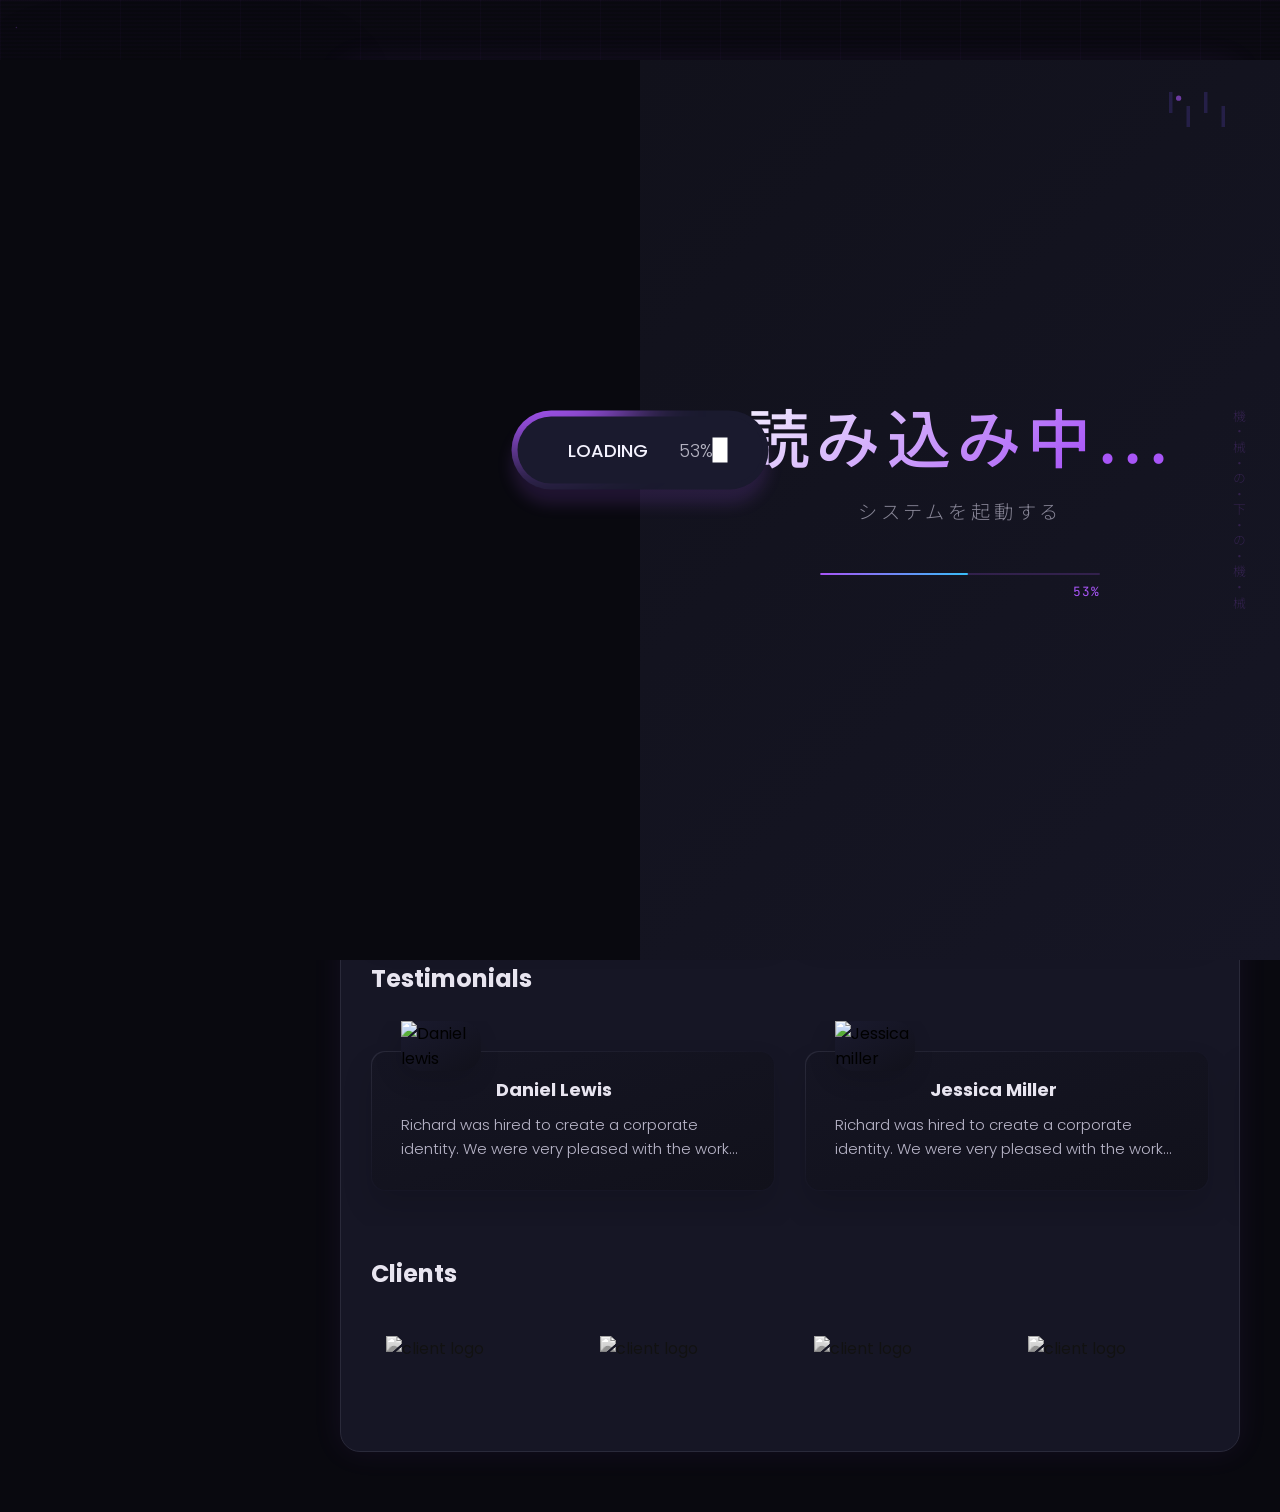
==== index.html @ 635195bb "new" ====
<!DOCTYPE html>
<html lang="en">

<head>
  <meta charset="UTF-8">
  <meta http-equiv="X-UA-Compatible" content="IE=edge">
  <meta name="viewport" content="width=device-width, initial-scale=1.0">
  <title>vCard - Personal Portfolio</title>

  <!--
    - favicon
  -->
  <link rel="shortcut icon" href="./assets/images/logo.ico" type="image/x-icon">

  <!--
    - custom css link
  -->
  <link rel="stylesheet" href="./assets/css/style.css">

  <!--
    - google font link
  -->
  <link rel="preconnect" href="https://fonts.googleapis.com">
  <link rel="preconnect" href="https://fonts.gstatic.com" crossorigin>
  <link href="https://fonts.googleapis.com/css2?family=Poppins:wght@300;400;500;600&family=Noto+Sans+JP:wght@300;400;500;700&family=JetBrains+Mono:wght@400;500&family=Inter:wght@300;400;500;600;700&family=Geist:wght@300;400;500;600;700&display=swap" rel="stylesheet">
</head>

<body>

  <!--
    - #LOADING SCREEN
  -->

  <div id="loading-screen">
    <div class="loading-split">
      <div class="loading-left"></div>
      <div class="loading-right">
        <div class="loaderGame" id="loaderGame">
          <div class="loaderGame-container">
            <div class="loaderGame-in" id="loaderGameIn"></div>
            <div class="loaderGame-ball"></div>
          </div>
        </div>
        <div class="jp-loading-content">
          <div class="jp-text-container">
            <div class="jp-main">読み込み中...</div>
            <div class="jp-sub">システムを起動する</div>
          </div>
          <div class="jp-loader">
            <div class="jp-loader-bar"></div>
            <div class="jp-loader-percent" id="jpLoadPercent">0%</div>
          </div>
        </div>
        <div class="jp-vertical-text">機・械・の・下・の・機・械</div>
      </div>
    </div>
    <div class="loading-wrap" id="loadingWrap">
      <div class="loading-hover"></div>
      <div class="loading-button" id="loadingButton">
        <div class="loading-container">
          <div class="loading-content">
            <div class="loading-content-in">Loading <span id="loadPercent">0%</span></div>
          </div>
          <div class="loading-box"></div>
        </div>
        <div class="loading-content2"><span>ようこそ</span></div>
      </div>
    </div>
  </div>

  <!--
    - #MAIN
  -->

  <main>

    <!--
      - #SIDEBAR
    -->

    <aside class="sidebar" data-sidebar>

      <div class="sidebar-info">

        <figure class="avatar-box">
          <img src="./assets/images/my-avatar.png" alt="Tom Schidmst Müller" width="80">
        </figure>

        <div class="info-content">
          <h1 class="name" title="Tom Schidmst Müller">Tom Schidmst Müller</h1>

          <p class="title">独学系エンジニア / Self-taught Engineer</p>
        </div>

        <button class="info_more-btn" data-sidebar-btn>
          <span>Show Contacts</span>

          <ion-icon name="chevron-down"></ion-icon>
        </button>

      </div>

      <div class="sidebar-info_more">

        <div class="separator"></div>

        <ul class="contacts-list">

          <li class="contact-item">

            <div class="icon-box">
              <ion-icon name="mail-outline"></ion-icon>
            </div>

            <div class="contact-info">
              <p class="contact-title">Email</p>

              <a href="mailto:tomkancast@gmail.com" class="contact-link">tomkancast@gmail.com</a>
            </div>

          </li>

          <li class="contact-item">

            <div class="icon-box">
              <ion-icon name="phone-portrait-outline"></ion-icon>
            </div>

            <div class="contact-info">
              <p class="contact-title">Phone</p>

              <a href="tel:+12133522795" class="contact-link">+1 (213) 352-2795</a>
            </div>

          </li>

          <li class="contact-item">

            <div class="icon-box">
              <ion-icon name="calendar-outline"></ion-icon>
            </div>

            <div class="contact-info">
              <p class="contact-title">Birthday</p>

              <time datetime="1982-06-23">June 23, 1982</time>
            </div>

          </li>

          <li class="contact-item">

            <div class="icon-box">
              <ion-icon name="location-outline"></ion-icon>
            </div>

            <div class="contact-info">
              <p class="contact-title">Location</p>

              <address>Sacramento, California, USA</address>
            </div>

          </li>

        </ul>

        <div class="separator"></div>

        <ul class="social-list">

          <li class="social-item">
            <a href="https://github.com/larvenejafemcoder" class="social-link" target="_blank">
              <ion-icon name="logo-github"></ion-icon>
            </a>
          </li>

        </ul>

      </div>

    </aside>





    <!--
      - #main-content
    -->

    <div class="main-content">

      <!--
        - #NAVBAR
      -->

      <nav class="navbar">

        <ul class="navbar-list">

          <li class="navbar-item">
            <button class="navbar-link  active" data-nav-link>About</button>
          </li>

          <li class="navbar-item">
            <button class="navbar-link" data-nav-link>Resume</button>
          </li>

          <li class="navbar-item">
            <button class="navbar-link" data-nav-link>Portfolio</button>
          </li>

          <li class="navbar-item">
            <button class="navbar-link" data-nav-link>Blog</button>
          </li>

          <li class="navbar-item">
            <button class="navbar-link" data-nav-link>Contact</button>
          </li>

        </ul>

      </nav>





      <!--
        - #ABOUT
      -->

      <article class="about  active" data-page="about">

        <header>
          <h2 class="h2 article-title">About me</h2>
        </header>

        <section class="about-text">
          <p>
            君はまだ「正式な職業」が決まっているというより、"独学フルスタック系システムエンジニア候補"みたいな存在。
            学生・研究者・クリエイター・低レベルオタクが全部混ざった感じ。🐻⚙️
          </p>

          <p>
            多言語を自在に操る独学系エンジニア。英語、ベトナム語、中国語を混ぜながら、自分だけのスタイルを作り上げている。
            Arch Linux や C++、低レベル技術に強い興味を持ち、システムの内部を探検するのが好き。
            静かなカフェよりも、少し壊れかけた ThinkPad と深夜のコードの方が落ち着くタイプ。
          </p>

          <p>
            美学にもこだわりがあり、日本風ミニマルデザインやアニメ的な空気感を愛している。
            時々クマの絵文字を使いながら、混沌と哲学を同時に語る不思議な存在。🐻
            「Kangism」という独自思想を持ち、不確実性の中でも行動し続けることを大切にしている。
            感情的で繊細なのに、技術への執念はかなりハードコア。
          </p>

          <p>
            普通の道より、自分だけの奇妙で創造的なルートを選ぶタイプ。
            まるで、深夜2時のネオン街でコンパイルを続ける亡霊エンジニアみたいな人。
          </p>

          <p>
            「美学と低レベル技術を同時に追いかける、亡霊系セルフメイドエンジニア」🐻💻
          </p>
        </section>


        <!--
          - service
        -->

        <section class="service">

          <h3 class="h3 service-title">What i'm doing</h3>

          <ul class="service-list">

            <li class="service-item">

              <div class="service-icon-box">
                <img src="./assets/images/icon-design.svg" alt="code icon" width="40">
              </div>

              <div class="service-content-box">
                <h4 class="h4 service-item-title">Languages</h4>

                <p class="service-item-text">
                  C, C++, Python, TypeScript, JavaScript, C#, Java — 多言語を状況に応じて使い分ける。
                </p>
              </div>

            </li>

            <li class="service-item">

              <div class="service-icon-box">
                <img src="./assets/images/icon-dev.svg" alt="frontend icon" width="40">
              </div>

              <div class="service-content-box">
                <h4 class="h4 service-item-title">Frontend</h4>

                <p class="service-item-text">
                  Astro, React, Vite, Bootstrap, Next.js — 日本風ミニマルデザインを追求。
                </p>
              </div>

            </li>

            <li class="service-item">

              <div class="service-icon-box">
                <img src="./assets/images/icon-app.svg" alt="backend icon" width="40">
              </div>

              <div class="service-content-box">
                <h4 class="h4 service-item-title">Backend & Data</h4>

                <p class="service-item-text">
                  MongoDB, Git/GitHub, API設計、大量画像データ管理 — 実践的なデータ設計。
                </p>
              </div>

            </li>

            <li class="service-item">

              <div class="service-icon-box">
                <img src="./assets/images/icon-photo.svg" alt="systems icon" width="40">
              </div>

              <div class="service-content-box">
                <h4 class="h4 service-item-title">OS & Systems</h4>

                <p class="service-item-text">
                  Arch Linux, Zsh, LazyVim, MSYS2, GCC, VM構築 — 低レベルから環境構築。
                </p>
              </div>

            </li>

          </ul>

        </section>


        <!--
          - testimonials
        -->

        <section class="testimonials">

          <h3 class="h3 testimonials-title">Testimonials</h3>

          <ul class="testimonials-list has-scrollbar">

            <li class="testimonials-item">
              <div class="content-card" data-testimonials-item>

                <figure class="testimonials-avatar-box">
                  <img src="./assets/images/avatar-1.png" alt="Daniel lewis" width="60" data-testimonials-avatar>
                </figure>

                <h4 class="h4 testimonials-item-title" data-testimonials-title>Daniel lewis</h4>

                <div class="testimonials-text" data-testimonials-text>
                  <p>
                    Richard was hired to create a corporate identity. We were very pleased with the work done. She has a
                    lot of experience
                    and is very concerned about the needs of client. Lorem ipsum dolor sit amet, ullamcous cididt
                    consectetur adipiscing
                    elit, seds do et eiusmod tempor incididunt ut laborels dolore magnarels alia.
                  </p>
                </div>

              </div>
            </li>

            <li class="testimonials-item">
              <div class="content-card" data-testimonials-item>

                <figure class="testimonials-avatar-box">
                  <img src="./assets/images/avatar-2.png" alt="Jessica miller" width="60" data-testimonials-avatar>
                </figure>

                <h4 class="h4 testimonials-item-title" data-testimonials-title>Jessica miller</h4>

                <div class="testimonials-text" data-testimonials-text>
                  <p>
                    Richard was hired to create a corporate identity. We were very pleased with the work done. She has a
                    lot of experience
                    and is very concerned about the needs of client. Lorem ipsum dolor sit amet, ullamcous cididt
                    consectetur adipiscing
                    elit, seds do et eiusmod tempor incididunt ut laborels dolore magnarels alia.
                  </p>
                </div>

              </div>
            </li>

            <li class="testimonials-item">
              <div class="content-card" data-testimonials-item>

                <figure class="testimonials-avatar-box">
                  <img src="./assets/images/avatar-3.png" alt="Emily evans" width="60" data-testimonials-avatar>
                </figure>

                <h4 class="h4 testimonials-item-title" data-testimonials-title>Emily evans</h4>

                <div class="testimonials-text" data-testimonials-text>
                  <p>
                    Richard was hired to create a corporate identity. We were very pleased with the work done. She has a
                    lot of experience
                    and is very concerned about the needs of client. Lorem ipsum dolor sit amet, ullamcous cididt
                    consectetur adipiscing
                    elit, seds do et eiusmod tempor incididunt ut laborels dolore magnarels alia.
                  </p>
                </div>

              </div>
            </li>

            <li class="testimonials-item">
              <div class="content-card" data-testimonials-item>

                <figure class="testimonials-avatar-box">
                  <img src="./assets/images/avatar-4.png" alt="Henry william" width="60" data-testimonials-avatar>
                </figure>

                <h4 class="h4 testimonials-item-title" data-testimonials-title>Henry william</h4>

                <div class="testimonials-text" data-testimonials-text>
                  <p>
                    Richard was hired to create a corporate identity. We were very pleased with the work done. She has a
                    lot of experience
                    and is very concerned about the needs of client. Lorem ipsum dolor sit amet, ullamcous cididt
                    consectetur adipiscing
                    elit, seds do et eiusmod tempor incididunt ut laborels dolore magnarels alia.
                  </p>
                </div>

              </div>
            </li>

          </ul>

        </section>


        <!--
          - testimonials modal
        -->

        <div class="modal-container" data-modal-container>

          <div class="overlay" data-overlay></div>

          <section class="testimonials-modal">

            <button class="modal-close-btn" data-modal-close-btn>
              <ion-icon name="close-outline"></ion-icon>
            </button>

            <div class="modal-img-wrapper">
              <figure class="modal-avatar-box">
                <img src="./assets/images/avatar-1.png" alt="Daniel lewis" width="80" data-modal-img>
              </figure>

              <img src="./assets/images/icon-quote.svg" alt="quote icon">
            </div>

            <div class="modal-content">

              <h4 class="h3 modal-title" data-modal-title>Daniel lewis</h4>

              <time datetime="2021-06-14">14 June, 2021</time>

              <div data-modal-text>
                <p>
                  Richard was hired to create a corporate identity. We were very pleased with the work done. She has a
                  lot of experience
                  and is very concerned about the needs of client. Lorem ipsum dolor sit amet, ullamcous cididt
                  consectetur adipiscing
                  elit, seds do et eiusmod tempor incididunt ut laborels dolore magnarels alia.
                </p>
              </div>

            </div>

          </section>

        </div>


        <!--
          - clients
        -->

        <section class="clients">

          <h3 class="h3 clients-title">Clients</h3>

          <ul class="clients-list has-scrollbar">

            <li class="clients-item">
              <a href="#">
                <img src="./assets/images/logo-1-color.png" alt="client logo">
              </a>
            </li>

            <li class="clients-item">
              <a href="#">
                <img src="./assets/images/logo-2-color.png" alt="client logo">
              </a>
            </li>

            <li class="clients-item">
              <a href="#">
                <img src="./assets/images/logo-3-color.png" alt="client logo">
              </a>
            </li>

            <li class="clients-item">
              <a href="#">
                <img src="./assets/images/logo-4-color.png" alt="client logo">
              </a>
            </li>

            <li class="clients-item">
              <a href="#">
                <img src="./assets/images/logo-5-color.png" alt="client logo">
              </a>
            </li>

            <li class="clients-item">
              <a href="#">
                <img src="./assets/images/logo-6-color.png" alt="client logo">
              </a>
            </li>

          </ul>

        </section>

      </article>





      <!--
        - #RESUME
      -->

      <article class="resume" data-page="resume">

        <header>
          <h2 class="h2 article-title">Resume</h2>
        </header>

        <section class="timeline">

          <div class="title-wrapper">
            <div class="icon-box">
              <ion-icon name="book-outline"></ion-icon>
            </div>

            <h3 class="h3">Learning Journey</h3>
          </div>

          <ol class="timeline-list">

            <li class="timeline-item">

              <h4 class="h4 timeline-item-title">独学 / Self-Study — Low-Level Systems</h4>

              <span>Now</span>

              <p class="timeline-text">
                C, C++, リバースエンジニアリング、組み込み(ESP32)、
                サイバーセキュリティ — システムの内部を探検し続ける。
              </p>

            </li>

            <li class="timeline-item">

              <h4 class="h4 timeline-item-title">Full-Stack Development</h4>

              <span>Ongoing</span>

              <p class="timeline-text">
                Astro, React, Next.js, MongoDB, API設計 —
                フロントエンドからバックエンドまで幅広くカバー。
              </p>

            </li>

            <li class="timeline-item">

              <h4 class="h4 timeline-item-title">Arch Linux / Dotfiles Crafting</h4>

              <span>Always</span>

              <p class="timeline-text">
                Zsh, LazyVim, Window Manager, MSYS2+MinGW, GCC —
                自分専用の開発環境をゼロから構築し続ける。
              </p>

            </li>

          </ol>

        </section>

        <section class="timeline">

          <div class="title-wrapper">
            <div class="icon-box">
              <ion-icon name="book-outline"></ion-icon>
            </div>

            <h3 class="h3">Experience</h3>
          </div>

          <ol class="timeline-list">

            <li class="timeline-item">

              <h4 class="h4 timeline-item-title">Kangism — 独自哲学プロジェクト</h4>

              <span>Incubating</span>

              <p class="timeline-text">
                "不確実性の中で多重思考しながら実行する"という独自思想。
                混沌と哲学を同時に語る、奇妙で創造的なルート。
              </p>

            </li>

            <li class="timeline-item">

              <h4 class="h4 timeline-item-title">Arch Dotfiles Project</h4>

              <span>Maintaining</span>

              <p class="timeline-text">
                Zsh, LazyVim, keybind, font protocol などを統合した
                自分専用 Linux 環境。どの端末でも再現可能な universal setup。
              </p>

            </li>

            <li class="timeline-item">

              <h4 class="h4 timeline-item-title">Nike風シューズデータサイト</h4>

              <span>In progress</span>

              <p class="timeline-text">
                数千枚の画像を扱う大規模Webプロジェクト。
                MongoDB, API, UI設計を研究中。
              </p>

            </li>

          </ol>

        </section>

        <section class="skill">

          <h3 class="h3 skills-title">My skills</h3>

          <ul class="skills-list content-card">

            <li class="skills-item">

              <div class="title-wrapper">
                <h5 class="h5">C / C++</h5>
                <data value="85">85%</data>
              </div>

              <div class="skill-progress-bg">
                <div class="skill-progress-fill" style="width: 85%;"></div>
              </div>

            </li>

            <li class="skills-item">

              <div class="title-wrapper">
                <h5 class="h5">TypeScript / JavaScript</h5>
                <data value="80">80%</data>
              </div>

              <div class="skill-progress-bg">
                <div class="skill-progress-fill" style="width: 80%;"></div>
              </div>

            </li>

            <li class="skills-item">

              <div class="title-wrapper">
                <h5 class="h5">Python</h5>
                <data value="75">75%</data>
              </div>

              <div class="skill-progress-bg">
                <div class="skill-progress-fill" style="width: 75%;"></div>
              </div>

            </li>

            <li class="skills-item">

              <div class="title-wrapper">
                <h5 class="h5">Arch Linux / Systems</h5>
                <data value="90">90%</data>
              </div>

              <div class="skill-progress-bg">
                <div class="skill-progress-fill" style="width: 90%;"></div>
              </div>

            </li>

          </ul>

        </section>

      </article>





      <!--
        - #PORTFOLIO
      -->

      <article class="portfolio" data-page="portfolio">

        <header>
          <h2 class="h2 article-title">Portfolio</h2>
        </header>

        <section class="projects">

          <ul class="filter-list">

            <li class="filter-item">
              <button class="active" data-filter-btn>All</button>
            </li>

            <li class="filter-item">
              <button data-filter-btn>Web design</button>
            </li>

            <li class="filter-item">
              <button data-filter-btn>Applications</button>
            </li>

            <li class="filter-item">
              <button data-filter-btn>Web development</button>
            </li>

          </ul>

          <div class="filter-select-box">

            <button class="filter-select" data-select>

              <div class="select-value" data-selecct-value>Select category</div>

              <div class="select-icon">
                <ion-icon name="chevron-down"></ion-icon>
              </div>

            </button>

            <ul class="select-list">

              <li class="select-item">
                <button data-select-item>All</button>
              </li>

              <li class="select-item">
                <button data-select-item>Web design</button>
              </li>

              <li class="select-item">
                <button data-select-item>Applications</button>
              </li>

              <li class="select-item">
                <button data-select-item>Web development</button>
              </li>

            </ul>

          </div>

          <ul class="project-list">

            <li class="project-item  active" data-filter-item data-category="web development">
              <a href="#">

                <figure class="project-img">
                  <div class="project-item-icon-box">
                    <ion-icon name="eye-outline"></ion-icon>
                  </div>

                  <img src="./assets/images/showcase-1.png" alt="kangism" loading="lazy">
                </figure>

                <h3 class="project-title">Kangism</h3>

                <p class="project-category">Web development</p>

              </a>
            </li>

            <li class="project-item  active" data-filter-item data-category="web development">
              <a href="#">

                <figure class="project-img">
                  <div class="project-item-icon-box">
                    <ion-icon name="eye-outline"></ion-icon>
                  </div>

                  <img src="./assets/images/showcase-2.png" alt="arch dotfiles" loading="lazy">
                </figure>

                <h3 class="project-title">Arch Dotfiles</h3>

                <p class="project-category">Web development</p>

              </a>
            </li>

            <li class="project-item  active" data-filter-item data-category="web design">
              <a href="#">

                <figure class="project-img">
                  <div class="project-item-icon-box">
                    <ion-icon name="eye-outline"></ion-icon>
                  </div>

                  <img src="./assets/images/showcase-3.png" alt="portfolio website" loading="lazy">
                </figure>

                <h3 class="project-title">Portfolio Website</h3>

                <p class="project-category">Web design</p>

              </a>
            </li>

            <li class="project-item  active" data-filter-item data-category="applications">
              <a href="#">

                <figure class="project-img">
                  <div class="project-item-icon-box">
                    <ion-icon name="eye-outline"></ion-icon>
                  </div>

                  <img src="./assets/images/showcase-1.png" alt="nike shoe data" loading="lazy">
                </figure>

                <h3 class="project-title">Nike Shoe Data</h3>

                <p class="project-category">Applications</p>

              </a>
            </li>

            <li class="project-item  active" data-filter-item data-category="web design">
              <a href="#">

                <figure class="project-img">
                  <div class="project-item-icon-box">
                    <ion-icon name="eye-outline"></ion-icon>
                  </div>

                  <img src="./assets/images/showcase-2.png" alt="c documentary" loading="lazy">
                </figure>

                <h3 class="project-title">C Documentary</h3>

                <p class="project-category">Web design</p>

              </a>
            </li>

            <li class="project-item  active" data-filter-item data-category="web design">
              <a href="#">

                <figure class="project-img">
                  <div class="project-item-icon-box">
                    <ion-icon name="eye-outline"></ion-icon>
                  </div>

                  <img src="./assets/images/showcase-3.png" alt="multilingual persona" loading="lazy">
                </figure>

                <h3 class="project-title">多言語人格</h3>

                <p class="project-category">Web design</p>

              </a>
            </li>

            <li class="project-item  active" data-filter-item data-category="web development">
              <a href="#">

                <figure class="project-img">
                  <div class="project-item-icon-box">
                    <ion-icon name="eye-outline"></ion-icon>
                  </div>

                  <img src="./assets/images/showcase-1.png" alt="linux universal config" loading="lazy">
                </figure>

                <h3 class="project-title">Linux Universal Config</h3>

                <p class="project-category">Web development</p>

              </a>
            </li>

            <li class="project-item  active" data-filter-item data-category="applications">
              <a href="#">

                <figure class="project-img">
                  <div class="project-item-icon-box">
                    <ion-icon name="eye-outline"></ion-icon>
                  </div>

                  <img src="./assets/images/showcase-2.png" alt="hackintosh research" loading="lazy">
                </figure>

                <h3 class="project-title">Hackintosh Research</h3>

                <p class="project-category">Applications</p>

              </a>
            </li>

            <li class="project-item  active" data-filter-item data-category="web development">
              <a href="#">

                <figure class="project-img">
                  <div class="project-item-icon-box">
                    <ion-icon name="eye-outline"></ion-icon>
                  </div>

                  <img src="./assets/images/showcase-3.png" alt="game cracking research" loading="lazy">
                </figure>

                <h3 class="project-title">Game Cracking Research</h3>

                <p class="project-category">Web development</p>

              </a>
            </li>

          </ul>

        </section>

      </article>





      <!--
        - #BLOG
      -->

      <article class="blog" data-page="blog">

        <header>
          <h2 class="h2 article-title">Blog</h2>
        </header>

        <section class="blog-posts">

          <ul class="blog-posts-list">

            <li class="blog-post-item">
              <a href="#">

                <figure class="blog-banner-box">
                  <img src="./assets/images/blog-1.jpg" alt="Design conferences in 2022" loading="lazy">
                </figure>

                <div class="blog-content">

                  <div class="blog-meta">
                    <p class="blog-category">Design</p>

                    <span class="dot"></span>

                    <time datetime="2022-02-23">Fab 23, 2022</time>
                  </div>

                  <h3 class="h3 blog-item-title">Design conferences in 2022</h3>

                  <p class="blog-text">
                    Veritatis et quasi architecto beatae vitae dicta sunt, explicabo.
                  </p>

                </div>

              </a>
            </li>

            <li class="blog-post-item">
              <a href="#">

                <figure class="blog-banner-box">
                  <img src="./assets/images/blog-2.jpg" alt="Best fonts every designer" loading="lazy">
                </figure>

                <div class="blog-content">

                  <div class="blog-meta">
                    <p class="blog-category">Design</p>

                    <span class="dot"></span>

                    <time datetime="2022-02-23">Fab 23, 2022</time>
                  </div>

                  <h3 class="h3 blog-item-title">Best fonts every designer</h3>

                  <p class="blog-text">
                    Sed ut perspiciatis, nam libero tempore, cum soluta nobis est eligendi.
                  </p>

                </div>

              </a>
            </li>

            <li class="blog-post-item">
              <a href="#">

                <figure class="blog-banner-box">
                  <img src="./assets/images/blog-3.jpg" alt="Design digest #80" loading="lazy">
                </figure>

                <div class="blog-content">

                  <div class="blog-meta">
                    <p class="blog-category">Design</p>

                    <span class="dot"></span>

                    <time datetime="2022-02-23">Fab 23, 2022</time>
                  </div>

                  <h3 class="h3 blog-item-title">Design digest #80</h3>

                  <p class="blog-text">
                    Excepteur sint occaecat cupidatat no proident, quis nostrum exercitationem ullam corporis suscipit.
                  </p>

                </div>

              </a>
            </li>

            <li class="blog-post-item">
              <a href="#">

                <figure class="blog-banner-box">
                  <img src="./assets/images/blog-4.jpg" alt="UI interactions of the week" loading="lazy">
                </figure>

                <div class="blog-content">

                  <div class="blog-meta">
                    <p class="blog-category">Design</p>

                    <span class="dot"></span>

                    <time datetime="2022-02-23">Fab 23, 2022</time>
                  </div>

                  <h3 class="h3 blog-item-title">UI interactions of the week</h3>

                  <p class="blog-text">
                    Enim ad minim veniam, consectetur adipiscing elit, quis nostrud exercitation ullamco laboris nisi.
                  </p>

                </div>

              </a>
            </li>

            <li class="blog-post-item">
              <a href="#">

                <figure class="blog-banner-box">
                  <img src="./assets/images/blog-5.jpg" alt="The forgotten art of spacing" loading="lazy">
                </figure>

                <div class="blog-content">

                  <div class="blog-meta">
                    <p class="blog-category">Design</p>

                    <span class="dot"></span>

                    <time datetime="2022-02-23">Fab 23, 2022</time>
                  </div>

                  <h3 class="h3 blog-item-title">The forgotten art of spacing</h3>

                  <p class="blog-text">
                    Maxime placeat, sed do eiusmod tempor incididunt ut labore et dolore magna aliqua.
                  </p>

                </div>

              </a>
            </li>

            <li class="blog-post-item">
              <a href="#">

                <figure class="blog-banner-box">
                  <img src="./assets/images/blog-6.jpg" alt="Design digest #79" loading="lazy">
                </figure>

                <div class="blog-content">

                  <div class="blog-meta">
                    <p class="blog-category">Design</p>

                    <span class="dot"></span>

                    <time datetime="2022-02-23">Fab 23, 2022</time>
                  </div>

                  <h3 class="h3 blog-item-title">Design digest #79</h3>

                  <p class="blog-text">
                    Optio cumque nihil impedit uo minus quod maxime placeat, velit esse cillum.
                  </p>

                </div>

              </a>
            </li>

          </ul>

        </section>

      </article>





      <!--
        - #CONTACT
      -->

      <article class="contact" data-page="contact">

        <header>
          <h2 class="h2 article-title">Contact</h2>
        </header>

        <section class="mapbox" data-mapbox>
          <figure>
            <iframe
              src="https://www.google.com/maps/embed?pb=!1m18!1m12!1m3!1d199666.5651251294!2d-121.58334177520186!3d38.56165006739519!2m3!1f0!2f0!3f0!3m2!1i1024!2i768!4f13.1!3m3!1m2!1s0x809ac672b28397f9%3A0x921f6aaa74197fdb!2sSacramento%2C%20CA%2C%20USA!5e0!3m2!1sen!2sbd!4v1647608789441!5m2!1sen!2sbd"
              width="400" height="300" loading="lazy"></iframe>
          </figure>
        </section>

        <section class="contact-form">

          <h3 class="h3 form-title">Contact Form</h3>

          <form action="#" class="form" data-form>

            <div class="input-wrapper">
              <input type="text" name="fullname" class="form-input" placeholder="Full name" required data-form-input>

              <input type="email" name="email" class="form-input" placeholder="Email address" required data-form-input>
            </div>

            <textarea name="message" class="form-input" placeholder="Your Message" required data-form-input></textarea>

            <button class="form-btn" type="submit" disabled data-form-btn>
              <ion-icon name="paper-plane"></ion-icon>
              <span>Send Message</span>
            </button>

          </form>

        </section>

      </article>

    </div>

  </main>






  <!--
    - custom js link
  -->
  <script src="./assets/js/script.js"></script>

  <!--
    - ionicon link
  -->
  <script type="module" src="https://unpkg.com/ionicons@5.5.2/dist/ionicons/ionicons.esm.js"></script>
  <script nomodule src="https://unpkg.com/ionicons@5.5.2/dist/ionicons/ionicons.js"></script>

</body>

</html>
---- assets/css/style.css ----
/*-----------------------------------*\
  #style.css
\*-----------------------------------*/


/**
 * copyright 2022 @codewithsadee
 */





/*-----------------------------------*\
  #CUSTOM PROPERTY
\*-----------------------------------*/

:root {

  /**
   * colors
   */

  /* gradient */

  --bg-gradient-onyx: linear-gradient(
    to bottom right,
    #1A1A2E 3%,
    #11111B 97%
  );
  --bg-gradient-jet: linear-gradient(
    to bottom right,
    rgba(22, 22, 37, 0.8) 0%,
    rgba(9, 9, 15, 0) 100%
  ), #11111B;
  --bg-gradient-yellow-1: linear-gradient(
    to bottom right,
    #A855F7 0%,
    rgba(168, 85, 247, 0) 50%
  );
  --bg-gradient-yellow-2: linear-gradient(
    135deg,
    rgba(168, 85, 247, 0.25) 0%,
    rgba(56, 189, 248, 0) 59.86%
  ), #11111B;
  --border-gradient-onyx: linear-gradient(
    to bottom right,
    #2A2A3A 0%,
    rgba(42, 42, 58, 0) 50%
  );
  --text-gradient-yellow: linear-gradient(
    to right,
    #A855F7,
    #38BDF8
  );

  /* solid */

  --jet: #2A2A3A;
  --onyx: #1A1A2E;
  --eerie-black-1: #11111B;
  --eerie-black-2: #161625;
  --smoky-black: #09090F;
  --white-1: #F5F3FF;
  --white-2: #E8E5F0;
  --orange-yellow-crayola: #A855F7;
  --vegas-gold: #7E22CE;
  --light-gray: #B8B5C8;
  --light-gray-70: rgba(184, 181, 200, 0.7);
  --bittersweet-shimmer: #C084FC;

  /* neon palette extras */
  --neon-purple: #A855F7;
  --deep-purple: #7E22CE;
  --electric-violet: #C084FC;
  --neon-blue: #38BDF8;
  --soft-cyan: #67E8F9;
  --card-surface: #161625;
  --border-muted: #2A2A3A;
  --glow-shadow: rgba(168, 85, 247, 0.35);

  /**
   * typography
   */

  /* font-family */
  --ff-poppins: 'Poppins', sans-serif;
  --ff-inter: 'Inter', sans-serif;

  /* font-size */
  --fs-1: 24px;
  --fs-2: 18px;
  --fs-3: 17px;
  --fs-4: 16px;
  --fs-5: 15px;
  --fs-6: 14px;
  --fs-7: 13px;
  --fs-8: 11px;

  /* font-weight */
  --fw-300: 300;
  --fw-400: 400;
  --fw-500: 500;
  --fw-600: 600;

  /**
   * shadow
   */
  
  --shadow-1: -4px 8px 24px rgba(0, 0, 0, 0.4);
  --shadow-2: 0 16px 30px rgba(0, 0, 0, 0.4);
  --shadow-3: 0 16px 40px rgba(0, 0, 0, 0.4);
  --shadow-4: 0 25px 50px rgba(0, 0, 0, 0.3);
  --shadow-5: 0 24px 80px rgba(0, 0, 0, 0.4);

  /**
   * transition
   */

  --transition-1: 0.25s ease;
  --transition-2: 0.5s ease-in-out;

}





/*-----------------------------------*\
  #RESET
\*-----------------------------------*/

*, *::before, *::after {
  margin: 0;
  padding: 0;
  box-sizing: border-box;
}

a { text-decoration: none; }

li { list-style: none; }

img, ion-icon, a, button, time, span { display: block; }

button {
  font: inherit;
  background: none;
  border: none;
  text-align: left;
  cursor: pointer;
}

input, textarea {
  display: block;
  width: 100%;
  background: none;
  font: inherit;
}

::selection {
  background: var(--neon-purple);
  color: var(--smoky-black);
}

:focus { outline-color: var(--neon-purple); }

html { font-family: var(--ff-poppins); }

body { background: var(--smoky-black); }





/*-----------------------------------*\
  #REUSED STYLE
\*-----------------------------------*/

.sidebar,
article {
  background: var(--eerie-black-2);
  border: 1px solid var(--jet);
  border-radius: 20px;
  padding: 15px;
  box-shadow: var(--shadow-1);
  z-index: 1;
}

.separator {
  width: 100%;
  height: 1px;
  background: var(--jet);
  margin: 16px 0;
}

.icon-box {
  position: relative;
  background: var(--border-gradient-onyx);
  width: 30px;
  height: 30px;
  border-radius: 8px;
  display: flex;
  justify-content: center;
  align-items: center;
  font-size: 16px;
  color: var(--orange-yellow-crayola);
  box-shadow: var(--shadow-1);
  z-index: 1;
}

.icon-box::before {
  content: "";
  position: absolute;
  inset: 1px;
  background: var(--eerie-black-1);
  border-radius: inherit;
  z-index: -1;
}

.icon-box ion-icon { --ionicon-stroke-width: 35px; }

article { display: none; }

article.active {
  display: block;
  animation: fade 0.5s ease backwards;
}

@keyframes fade {
  0% { opacity: 0; }
  100% { opacity: 1; }
}

.h2,
.h3,
.h4,
.h5 {
  color: var(--white-2);
  text-transform: capitalize;
}

.h2 { font-size: var(--fs-1); }

.h3 { font-size: var(--fs-2); }

.h4 { font-size: var(--fs-4); }

.h5 {
  font-size: var(--fs-7);
  font-weight: var(--fw-500);
}

.article-title {
  position: relative;
  padding-bottom: 7px;
}

.article-title::after {
  content: "";
  position: absolute;
  bottom: 0;
  left: 0;
  width: 30px;
  height: 3px;
  background: var(--text-gradient-yellow);
  border-radius: 3px;
}

.has-scrollbar::-webkit-scrollbar {
  width: 5px; /* for vertical scrollbar */
  height: 5px; /* for horizontal scrollbar */
}

.has-scrollbar::-webkit-scrollbar-track {
  background: var(--onyx);
  border-radius: 5px;
}

.has-scrollbar::-webkit-scrollbar-thumb {
  background: var(--orange-yellow-crayola);
  border-radius: 5px;
}

.has-scrollbar::-webkit-scrollbar-button { width: 20px; }

.content-card {
  position: relative;
  background: var(--border-gradient-onyx);
  padding: 15px;
  padding-top: 45px;
  border-radius: 14px;
  box-shadow: var(--shadow-2);
  cursor: pointer;
  z-index: 1;
}

.content-card::before {
  content: "";
  position: absolute;
  inset: 1px;
  background: var(--bg-gradient-jet);
  border-radius: inherit;
  z-index: -1;
}





/*-----------------------------------*\
  #MAIN
\*-----------------------------------*/

main {
  margin: 15px 12px;
  margin-bottom: 75px;
  min-width: 259px;
}





/*-----------------------------------*\
  #SIDEBAR
\*-----------------------------------*/

.sidebar {
  margin-bottom: 15px;
  max-height: 112px;
  overflow: hidden;
  transition: var(--transition-2);
}

.sidebar.active { max-height: 405px; }

.sidebar-info {
  position: relative;
  display: flex;
  justify-content: flex-start;
  align-items: center;
  gap: 15px;
}

.avatar-box {
  background: var(--bg-gradient-onyx);
  border-radius: 20px;
}

.info-content .name {
  color: var(--white-2);
  font-size: var(--fs-3);
  font-weight: var(--fw-500);
  letter-spacing: -0.25px;
  margin-bottom: 10px;
}

.info-content .title {
  color: var(--white-1);
  background: var(--onyx);
  font-size: var(--fs-8);
  font-weight: var(--fw-300);
  width: max-content;
  padding: 3px 12px;
  border-radius: 8px;
}

.info_more-btn {
  position: absolute;
  top: -15px;
  right: -15px;
  border-radius: 0 15px;
  font-size: 13px;
  color: var(--orange-yellow-crayola);
  background: var(--border-gradient-onyx);
  padding: 10px;
  box-shadow: var(--shadow-2);
  transition: var(--transition-1);
  z-index: 1;
}

.info_more-btn::before {
  content: "";
  position: absolute;
  inset: 1px;
  border-radius: inherit;
  background: var(--bg-gradient-jet);
  transition: var(--transition-1);
  z-index: -1;
}

.info_more-btn:hover,
.info_more-btn:focus { background: var(--bg-gradient-yellow-1); }

.info_more-btn:hover::before,
.info_more-btn:focus::before { background: var(--bg-gradient-yellow-2); }

.info_more-btn span { display: none; }

.sidebar-info_more {
  opacity: 0;
  visibility: hidden;
  transition: var(--transition-2);
}

.sidebar.active .sidebar-info_more {
  opacity: 1;
  visibility: visible;
}

.contacts-list {
  display: grid;
  grid-template-columns: 1fr;
  gap: 16px;
}

.contact-item {
  min-width: 100%;
  display: flex;
  align-items: center;
  gap: 16px;
}

.contact-info {
  max-width: calc(100% - 46px);
  width: calc(100% - 46px);
}

.contact-title {
  color: var(--light-gray-70);
  font-size: var(--fs-8);
  text-transform: uppercase;
  margin-bottom: 2px;
}

.contact-info :is(.contact-link, time, address) {
  color: var(--white-2);
  font-size: var(--fs-7);
}

.contact-info address { font-style: normal; }

.social-list {
  display: flex;
  justify-content: flex-start;
  align-items: center;
  gap: 15px;
  padding-bottom: 4px;
  padding-left: 7px;
}

.social-item .social-link {
  color: var(--light-gray-70);
  font-size: 18px;
}


.social-item .social-link:hover { color: var(--light-gray); }





/*-----------------------------------*\
  #NAVBAR
\*-----------------------------------*/

.navbar {
  position: fixed;
  bottom: 0;
  left: 0;
  width: 100%;
  background: rgba(22, 22, 37, 0.85);
  backdrop-filter: blur(12px);
  -webkit-backdrop-filter: blur(12px);
  border: 1px solid var(--jet);
  border-radius: 12px 12px 0 0;
  box-shadow: var(--shadow-2);
  z-index: 5;
}

.navbar-list {
  display: flex;
  flex-wrap: wrap;
  justify-content: center;
  align-items: center;
  padding: 0 10px;
}

.navbar-link {
  color: var(--light-gray);
  font-size: var(--fs-8);
  padding: 20px 7px;
  transition: color var(--transition-1);
}

.navbar-link:hover,
.navbar-link:focus { color: var(--light-gray-70); }

.navbar-link.active { color: var(--orange-yellow-crayola); }





/*-----------------------------------*\
  #ABOUT
\*-----------------------------------*/

.about .article-title { margin-bottom: 15px; }

.about-text {
  color: var(--light-gray);
  font-size: var(--fs-6);
  font-weight: var(--fw-300);
  line-height: 1.6;
}

.about-text p { margin-bottom: 15px; }



/**
 * #service 
 */

.service { margin-bottom: 35px; }

.service-title { margin-bottom: 20px; }

.service-list {
  display: grid;
  grid-template-columns: 1fr;
  gap: 20px;
}

.service-item {
  position: relative;
  background: var(--border-gradient-onyx);
  padding: 20px;
  border-radius: 14px;
  box-shadow: var(--shadow-2);
  z-index: 1;
}

.service-item::before {
  content: "";
  position: absolute;
  inset: 1px;
  background: var(--bg-gradient-jet);
  border-radius: inherit;
  z-index: -1;
}

.service-icon-box { margin-bottom: 10px; }

.service-icon-box img { margin: auto; }

.service-content-box { text-align: center; }

.service-item-title { margin-bottom: 7px; }

.service-item-text {
  color: var(--light-gray);
  font-size: var(--fs-6);
  font-weight: var(--fw-3);
  line-height: 1.6;
}


/**
 * #testimonials 
 */

.testimonials { margin-bottom: 30px; }

.testimonials-title { margin-bottom: 20px; }

.testimonials-list {
  display: flex;
  justify-content: flex-start;
  align-items: flex-start;
  gap: 15px;
  margin: 0 -15px;
  padding: 25px 15px;
  padding-bottom: 35px;
  overflow-x: auto;
  scroll-behavior: smooth;
  overscroll-behavior-inline: contain;
  scroll-snap-type: inline mandatory;
}

.testimonials-item {
  min-width: 100%;
  scroll-snap-align: center;
}

.testimonials-avatar-box {
  position: absolute;
  top: 0;
  left: 0;
  transform: translate(15px, -25px);
  background: var(--bg-gradient-onyx);
  border-radius: 14px;
  box-shadow: var(--shadow-1);
}

.testimonials-item-title { margin-bottom: 7px; }

.testimonials-text {
  color: var(--light-gray);
  font-size: var(--fs-6);
  font-weight: var(--fw-300);
  line-height: 1.6;
  display: -webkit-box;
  line-clamp: 4;
  -webkit-line-clamp: 4;
  -webkit-box-orient: vertical;
  overflow: hidden;
}


/**
 * #testimonials-modal
 */

.modal-container {
  position: fixed;
  top: 0;
  left: 0;
  width: 100%;
  height: 100%;
  display: flex;
  justify-content: center;
  align-items: center;
  overflow-y: auto;
  overscroll-behavior: contain;
  z-index: 20;
  pointer-events: none;
  visibility: hidden;
}

.modal-container::-webkit-scrollbar { display: none; }

.modal-container.active {
  pointer-events: all;
  visibility: visible;
}

.overlay {
  position: fixed;
  top: 0;
  left: 0;
  width: 100vw;
  height: 100vh;
  background: rgba(9, 9, 15, 0.9);
  z-index: 3;
  pointer-events: none;
  transition: var(--transition-1);
  opacity: 0;
  visibility: hidden;
}

.overlay.active {
  opacity: 0.8;
  visibility: visible;
  pointer-events: all;
}

.testimonials-modal {
  background: var(--eerie-black-2);
  position: relative;
  padding: 15px;
  margin: 15px 12px;
  border: 1px solid var(--jet);
  border-radius: 14px;
  box-shadow: var(--shadow-5);
  transform: scale(1.2);
  opacity: 0;
  transition: var(--transition-1);
  z-index: 2;
}

.modal-container.active .testimonials-modal {
  transform: scale(1);
  opacity: 1;
}

.modal-close-btn {
  position: absolute;
  top: 15px;
  right: 15px;
  background: var(--onyx);
  border-radius: 8px;
  width: 32px;
  height: 32px;
  display: flex;
  justify-content: center;
  align-items: center;
  color: var(--white-2);
  font-size: 18px;
  opacity: 0.7;
}

.modal-close-btn:hover,
.modal-close-btn:focus { opacity: 1; }

.modal-close-btn ion-icon { --ionicon-stroke-width: 50px; }

.modal-avatar-box {
  background: var(--bg-gradient-onyx);
  width: max-content;
  border-radius: 14px;
  margin-bottom: 15px;
  box-shadow: var(--shadow-2);
}

.modal-img-wrapper > img { display: none; }

.modal-title { margin-bottom: 4px; }

.modal-content time {
  font-size: var(--fs-6);
  color: var(--light-gray-70);
  font-weight: var(--fw-300);
  margin-bottom: 10px;
}

.modal-content p {
  color: var(--light-gray);
  font-size: var(--fs-6);
  font-weight: var(--fw-300);
  line-height: 1.6;
}


/**
 * #clients 
 */

.clients { margin-bottom: 15px; }

.clients-list {
  display: flex;
  justify-content: flex-start;
  align-items: flex-start;
  gap: 15px;
  margin: 0 -15px;
  padding: 25px;
  padding-bottom: 25px;
  overflow-x: auto;
  scroll-behavior: smooth;
  overscroll-behavior-inline: contain;
  scroll-snap-type: inline mandatory;
  scroll-padding-inline: 25px;
}

.clients-item {
  min-width: 50%;
  scroll-snap-align: start;
}

.clients-item img {
  width: 100%;
  filter: grayscale(1);
  transition: var(--transition-1);
}

.clients-item img:hover { filter: grayscale(0); }





/*-----------------------------------*\
  #RESUME
\*-----------------------------------*/

.article-title { margin-bottom: 30px; }


/**
 * education and experience 
 */

.timeline { margin-bottom: 30px; }

.timeline .title-wrapper {
  display: flex;
  align-items: center;
  gap: 15px;
  margin-bottom: 25px;
}

.timeline-list {
  font-size: var(--fs-6);
  margin-left: 45px;
}

.timeline-item { position: relative; }

.timeline-item:not(:last-child) { margin-bottom: 20px; }

.timeline-item-title {
  font-size: var(--fs-6);
  line-height: 1.3;
  margin-bottom: 7px;
}

.timeline-list span {
  color: var(--vegas-gold);
  font-weight: var(--fw-400);
  line-height: 1.6;
}

.timeline-item:not(:last-child)::before {
  content: "";
  position: absolute;
  top: -25px;
  left: -30px;
  width: 1px;
  height: calc(100% + 50px);
  background: var(--jet);
}

.timeline-item::after {
  content: "";
  position: absolute;
  top: 5px;
  left: -33px;
  height: 6px;
  width: 6px;
  background: var(--text-gradient-yellow);
  border-radius: 50%;
  box-shadow: 0 0 0 4px var(--jet);
}

.timeline-text {
  color: var(--light-gray);
  font-weight: var(--fw-300);
  line-height: 1.6;
}


/**
 * skills 
 */

.skills-title { margin-bottom: 20px; }

.skills-list { padding: 20px; }


.skills-item:not(:last-child) { margin-bottom: 15px; }

.skill .title-wrapper {
  display: flex;
  align-items: center;
  gap: 5px;
  margin-bottom: 8px;
}

.skill .title-wrapper data {
  color: var(--light-gray);
  font-size: var(--fs-7);
  font-weight: var(--fw-300);
}

.skill-progress-bg {
  background: var(--jet);
  width: 100%;
  height: 8px;
  border-radius: 10px;
}

.skill-progress-fill {
  background: var(--text-gradient-yellow);
  height: 100%;
  border-radius: inherit;
}





/*-----------------------------------*\
  #PORTFOLIO
\*-----------------------------------*/

.filter-list { display: none; }

.filter-select-box {
  position: relative;
  margin-bottom: 25px;
}

.filter-select {
  background: var(--eerie-black-2);
  color: var(--light-gray);
  display: flex;
  justify-content: space-between;
  align-items: center;
  width: 100%;
  padding: 12px 16px;
  border: 1px solid var(--jet);
  border-radius: 14px;
  font-size: var(--fs-6);
  font-weight: var(--fw-300);
}

.filter-select.active .select-icon { transform: rotate(0.5turn); }

.select-list {
  background: var(--eerie-black-2);
  position: absolute;
  top: calc(100% + 6px);
  width: 100%;
  padding: 6px;
  border: 1px solid var(--jet);
  border-radius: 14px;
  z-index: 2;
  opacity: 0;
  visibility: hidden;
  pointer-events: none;
  transition: 0.15s ease-in-out;
}

.filter-select.active + .select-list {
  opacity: 1;
  visibility: visible;
  pointer-events: all;
}

.select-item button {
  background: var(--eerie-black-2);
  color: var(--light-gray);
  font-size: var(--fs-6);
  font-weight: var(--fw-300);
  text-transform: capitalize;
  width: 100%;
  padding: 8px 10px;
  border-radius: 8px;
}

.select-item button:hover { --eerie-black-2: #1F1F33; }

.project-list {
  display: grid;
  grid-template-columns: 1fr;
  gap: 30px;
  margin-bottom: 10px;
}

.project-item { display: none; }

.project-item.active {
  display: block;
  animation: scaleUp 0.25s ease forwards;
}

@keyframes scaleUp {
  0% { transform: scale(0.5); }
  100% { transform: scale(1); }
}

.project-item > a { width: 100%; }

.project-img {
  position: relative;
  width: 100%;
  height: 200px;
  border-radius: 16px;
  overflow: hidden;
  margin-bottom: 15px;
}

.project-img::before {
  content: "";
  position: absolute;
  top: 0;
  left: 0;
  width: 100%;
  height: 100%;
  background: transparent;
  z-index: 1;
  transition: var(--transition-1);
}

.project-item > a:hover .project-img::before { background: rgba(168, 85, 247, 0.15); }

.project-item-icon-box {
  --scale: 0.8;

  background: var(--jet);
  color: var(--orange-yellow-crayola);
  position: absolute;
  top: 50%;
  left: 50%;
  transform: translate(-50%, -50%) scale(var(--scale));
  font-size: 20px;
  padding: 18px;
  border-radius: 12px;
  opacity: 0;
  z-index: 1;
  transition: var(--transition-1);
}

.project-item > a:hover .project-item-icon-box {
  --scale: 1;
  opacity: 1;
}

.project-item-icon-box ion-icon { --ionicon-stroke-width: 50px; }

.project-img img {
  width: 100%;
  height: 100%;
  object-fit: cover;
  transition: var(--transition-1);
}

.project-item > a:hover img { transform: scale(1.1); }

.project-title,
.project-category { margin-left: 10px; }

.project-title {
  color: var(--white-2);
  font-size: var(--fs-5);
  font-weight: var(--fw-400);
  text-transform: capitalize;
  line-height: 1.3;
}

.project-category {
  color: var(--light-gray-70);
  font-size: var(--fs-6);
  font-weight: var(--fw-300);
}





/*-----------------------------------*\
  #BLOG
\*-----------------------------------*/

.blog-posts { margin-bottom: 10px; }

.blog-posts-list {
  display: grid;
  grid-template-columns: 1fr;
  gap: 20px;
}

.blog-post-item > a {
  position: relative;
  background: var(--border-gradient-onyx);
  height: 100%;
  box-shadow: var(--shadow-4);
  border-radius: 16px;
  z-index: 1;
}

.blog-post-item > a::before {
  content: "";
  position: absolute;
  inset: 1px;
  border-radius: inherit;
  background: var(--eerie-black-1);
  z-index: -1;
}

.blog-banner-box {
  width: 100%;
  height: 200px;
  border-radius: 12px;
  overflow: hidden;
}

.blog-banner-box img {
  width: 100%;
  height: 100%;
  object-fit: cover;
  transition: var(--transition-1);
}

.blog-post-item > a:hover .blog-banner-box img { transform: scale(1.1); }

.blog-content { padding: 15px; }

.blog-meta {
  display: flex;
  justify-content: flex-start;
  align-items: center;
  gap: 7px;
  margin-bottom: 10px;
}

.blog-meta :is(.blog-category, time) {
  color: var(--light-gray-70);
  font-size: var(--fs-6);
  font-weight: var(--fw-300);
}

.blog-meta .dot {
  background: var(--light-gray-70);
  width: 4px;
  height: 4px;
  border-radius: 4px;
}

.blog-item-title {
  margin-bottom: 10px;
  line-height: 1.3;
  transition: var(--transition-1);
}

.blog-post-item > a:hover .blog-item-title { color: var(--orange-yellow-crayola); }

.blog-text {
  color: var(--light-gray);
  font-size: var(--fs-6);
  font-weight: var(--fw-300);
  line-height: 1.6;
}





/*-----------------------------------*\
  #CONTACT
\*-----------------------------------*/

.mapbox {
  position: relative;
  height: 250px;
  width: 100%;
  border-radius: 16px;
  margin-bottom: 30px;
  border: 1px solid var(--jet);
  overflow: hidden;
}

.mapbox figure { height: 100%; }

.mapbox iframe {
  width: 100%;
  height: 100%;
  border: none;
  filter: grayscale(1) invert(1);
}

.contact-form { margin-bottom: 10px; }

.form-title { margin-bottom: 20px; }

.input-wrapper {
  display: grid;
  grid-template-columns: 1fr;
  gap: 25px;
  margin-bottom: 25px;
}

.form-input {
  color: var(--white-2);
  font-size: var(--fs-6);
  font-weight: var(--fw-400);
  padding: 13px 20px;
  border: 1px solid var(--jet);
  border-radius: 14px;
  outline: none;
}

.form-input::placeholder { font-weight: var(--fw-500); }

.form-input:focus { border-color: var(--orange-yellow-crayola); }

textarea.form-input {
  min-height: 100px;
  height: 120px;
  max-height: 200px;
  resize: vertical;
  margin-bottom: 25px;
}

textarea.form-input::-webkit-resizer { display: none; }

.form-input:focus:invalid { border-color: var(--bittersweet-shimmer); }

.form-btn {
  position: relative;
  width: 100%;
  background: var(--border-gradient-onyx);
  color: var(--orange-yellow-crayola);
  display: flex;
  justify-content: center;
  align-items: center;
  gap: 10px;
  padding: 13px 20px;
  border-radius: 14px;
  font-size: var(--fs-6);
  text-transform: capitalize;
  box-shadow: var(--shadow-3);
  z-index: 1;
  transition: var(--transition-1);
}

.form-btn::before {
  content: "";
  position: absolute;
  inset: 1px;
  background: var(--bg-gradient-jet);
  border-radius: inherit;
  z-index: -1;
  transition: var(--transition-1);
}

.form-btn ion-icon { font-size: 16px; }

.form-btn:hover { background: var(--bg-gradient-yellow-1); }

.form-btn:hover::before { background: var(--bg-gradient-yellow-2); }

.form-btn:disabled {
  opacity: 0.7;
  cursor: not-allowed;
}

.form-btn:disabled:hover { background: var(--border-gradient-onyx); }

.form-btn:disabled:hover::before { background: var(--bg-gradient-jet); }





/*-----------------------------------*\
  #RESPONSIVE
\*-----------------------------------*/

/**
 * responsive larger than 450px screen
 */

@media (min-width: 450px) {

  /**
   * client
   */

  .clients-item { min-width: calc(33.33% - 10px); }



  /**
   * #PORTFOLIO, BLOG 
   */

  .project-img,
  .blog-banner-box { height: auto; }

}





/**
 * responsive larger than 580px screen
 */

@media (min-width: 580px) {

  /**
   * CUSTOM PROPERTY
   */

  :root {

    /**
     * typography
     */

    --fs-1: 32px;
    --fs-2: 24px;
    --fs-3: 26px;
    --fs-4: 18px;
    --fs-6: 15px;
    --fs-7: 15px;
    --fs-8: 12px;

  }



  /**
   * #REUSED STYLE
   */

  .sidebar, article {
    width: 520px;
    margin-inline: auto;
    padding: 30px;
  }

  .article-title {
    font-weight: var(--fw-600);
    padding-bottom: 15px;
  }

  .article-title::after {
    width: 40px;
    height: 5px;
  }

  .icon-box {
    width: 48px;
    height: 48px;
    border-radius: 12px;
    font-size: 18px;
  }



  /**
   * #MAIN
   */

  main {
    margin-top: 60px;
    margin-bottom: 100px;
  }



  /**
   * #SIDEBAR
   */

  .sidebar {
    max-height: 180px;
    margin-bottom: 30px;
  }

  .sidebar.active { max-height: 584px; }

  .sidebar-info { gap: 25px; }

  .avatar-box { border-radius: 30px; }

  .avatar-box img { width: 120px; }

  .info-content .name { margin-bottom: 15px; }

  .info-content .title { padding: 5px 18px; }

  .info_more-btn {
    top: -30px;
    right: -30px;
    padding: 10px 15px;
  }

  .info_more-btn span {
    display: block;
    font-size: var(--fs-8);
  }

  .info_more-btn ion-icon { display: none; }

  .separator { margin: 32px 0; }

  .contacts-list { gap: 20px; }

  .contact-info {
    max-width: calc(100% - 64px);
    width: calc(100% - 64px);
  }



  /**
   * #NAVBAR
   */

  .navbar { border-radius: 20px 20px 0 0; }

  .navbar-list { gap: 20px; }

  .navbar-link { --fs-8: 14px; }



  /**
   * #ABOUT
   */

  .about .article-title { margin-bottom: 20px; }

  .about-text { margin-bottom: 40px; }

  /* service */

  .service-item {
    display: flex;
    justify-content: flex-start;
    align-items: flex-start;
    gap: 18px;
    padding: 30px;
  }

  .service-icon-box {
    margin-bottom: 0;
    margin-top: 5px;
  }

  .service-content-box { text-align: left; }

  /* testimonials */

  .testimonials-title { margin-bottom: 25px; }

  .testimonials-list {
    gap: 30px;
    margin: 0 -30px;
    padding: 30px;
    padding-bottom: 35px;
  }

  .content-card {
    padding: 30px;
    padding-top: 25px;
  }

  .testimonials-avatar-box {
    transform: translate(30px, -30px);
    border-radius: 20px;
  }

  .testimonials-avatar-box img { width: 80px; }

  .testimonials-item-title {
    margin-bottom: 10px;
    margin-left: 95px;
  }

  .testimonials-text {
    line-clamp: 2;
    -webkit-line-clamp: 2;
  }

  /* testimonials modal */

  .modal-container { padding: 20px; }

  .testimonials-modal {
    display: flex;
    justify-content: flex-start;
    align-items: stretch;
    gap: 25px;
    padding: 30px;
    border-radius: 20px;
  }

  .modal-img-wrapper {
    display: flex;
    flex-direction: column;
    align-items: center;
  }

  .modal-avatar-box {
    border-radius: 18px;
    margin-bottom: 0;
  }

  .modal-avatar-box img { width: 65px; }

  .modal-img-wrapper > img {
    display: block;
    flex-grow: 1;
    width: 35px;
  }

  /* clients */

  .clients-list {
    gap: 50px;
    margin: 0 -30px;
    padding: 45px;
    scroll-padding-inline: 45px;
  }

  .clients-item { min-width: calc(33.33% - 35px); }



  /**
   * #RESUME
   */

  .timeline-list { margin-left: 65px; }

  .timeline-item:not(:last-child)::before { left: -40px; }

  .timeline-item::after {
    height: 8px;
    width: 8px;
    left: -43px;
  }

  .skills-item:not(:last-child) { margin-bottom: 25px; }



  /**
   * #PORTFOLIO, BLOG
   */

  .project-img, .blog-banner-box { border-radius: 16px; }

  .blog-posts-list { gap: 30px; }

  .blog-content { padding: 25px; }



  /**
   * #CONTACT
   */

  .mapbox {
    height: 380px;
    border-radius: 18px;
  }

  .input-wrapper {
    gap: 30px;
    margin-bottom: 30px;
  }

  .form-input { padding: 15px 20px; }

  textarea.form-input { margin-bottom: 30px; }

  .form-btn {
    --fs-6: 16px;
    padding: 16px 20px;
  }

  .form-btn ion-icon { font-size: 18px; }

}





/**
 * responsive larger than 768px screen
 */

@media (min-width: 768px) {

  /**
   * REUSED STYLE
   */

  .sidebar, article { width: 700px; }

  .has-scrollbar::-webkit-scrollbar-button { width: 100px; }



  /**
   * SIDEBAR
   */

  .contacts-list {
    grid-template-columns: 1fr 1fr;
    gap: 30px 15px;
  }



  /**
   * NAVBAR
   */

  .navbar-link { --fs-8: 15px; }



  /**
   * ABOUT
   */

  /* testimonials modal */

  .testimonials-modal {
    gap: 35px;
    max-width: 680px;
  }

  .modal-avatar-box img { width: 80px; }



  /**
   * PORTFOLIO
   */

  .article-title { padding-bottom: 20px; }

  .filter-select-box { display: none; }

  .filter-list {
    display: flex;
    justify-content: flex-start;
    align-items: center;
    gap: 25px;
    padding-left: 5px;
    margin-bottom: 30px;
  }

  .filter-item button {
    color: var(--light-gray);
    font-size: var(--fs-5);
    transition: var(--transition-1);
  }

  .filter-item button:hover { color: var(--light-gray-70); }

  .filter-item button.active { color: var(--orange-yellow-crayola); }

  /* portfolio and blog grid */

  .project-list, .blog-posts-list { grid-template-columns: 1fr 1fr; }



  /**
   * CONTACT
   */

  .input-wrapper { grid-template-columns: 1fr 1fr; }

  .form-btn {
    width: max-content;
    margin-left: auto;
  }
  
}





/**
 * responsive larger than 1024px screen
 */

@media (min-width: 1024px) {

  /**
   * CUSTOM PROPERTY
   */

  :root {

    /**
    * shadow
    */

    --shadow-1: -4px 8px 24px hsla(0, 0%, 0%, 0.125);
    --shadow-2: 0 16px 30px hsla(0, 0%, 0%, 0.125);
    --shadow-3: 0 16px 40px hsla(0, 0%, 0%, 0.125);

  }



  /**
   * REUSED STYLE
   */

  .sidebar, article {
    width: 950px;
    box-shadow: var(--shadow-5);
  }



  /**
   * MAIN 
   */

  main { margin-bottom: 60px; }

  .main-content {
    position: relative;
    width: max-content;
    margin: auto;
  }



  /**
   * NAVBAR
   */

  .navbar {
    position: absolute;
    bottom: auto;
    top: 0;
    left: auto;
    right: 0;
    width: max-content;
    border-radius: 0 20px;
    padding: 0 20px;
    box-shadow: none;
  }

  .navbar-list {
    gap: 30px;
    padding: 0 20px;
  }

  .navbar-link { font-weight: var(--fw-500); }



  /**
   * ABOUT
   */

  /* service */

  .service-list {
    grid-template-columns: 1fr 1fr;
    gap: 20px 25px;
  }

  /* testimonials */

  .testimonials-item { min-width: calc(50% - 15px); }

  /* clients */

  .clients-item { min-width: calc(25% - 38px); }



  /**
   * PORTFOLIO
   */

  .project-list { grid-template-columns: repeat(3, 1fr); }



  /**
   * BLOG
   */

  .blog-banner-box { height: 230px; }

}





/**
 * responsive larger than 1250px screen
 */

@media (min-width: 1250px) {

  /**
   * RESET
   */

  body::-webkit-scrollbar { width: 20px; }

  body::-webkit-scrollbar-track { background: var(--smoky-black); }

body::-webkit-scrollbar-thumb {
    background: rgba(168, 85, 247, 0.3);
    border-radius: 10px;
    box-shadow: inset 1px 1px 0 rgba(168, 85, 247, 0.11),
                inset -1px -1px 0 rgba(168, 85, 247, 0.11);
  }

  body::-webkit-scrollbar-thumb:hover { background: rgba(168, 85, 247, 0.5); }

  body::-webkit-scrollbar-button { height: 60px; }



  /**
   * REUSED STYLE
   */

  .sidebar, article { width: auto; }

  article { min-height: 100%; }



  /**
   * MAIN
   */

  main {
    max-width: 1200px;
    margin-inline: auto;
    display: flex;
    justify-content: center;
    align-items: stretch;
    gap: 25px;
  }

  .main-content {
    min-width: 75%;
    width: 75%;
    margin: 0;
  }



  /**
   * SIDEBAR
   */

  .sidebar {
    position: sticky;
    top: 60px;
    max-height: max-content;
    height: 100%;
    margin-bottom: 0;
    padding-top: 60px;
    z-index: 1;
  }

  .sidebar-info { flex-direction: column; }

  .avatar-box img { width: 150px; }

  .info-content .name {
    white-space: nowrap;
    text-align: center;
  }

  .info-content .title { margin: auto; }

  .info_more-btn { display: none; }

  .sidebar-info_more {
    opacity: 1;
    visibility: visible;
  }

  .contacts-list { grid-template-columns: 1fr; }

  .contact-info :is(.contact-link) {
    white-space: nowrap;
    overflow: hidden;
    text-overflow: ellipsis;
  }

  .contact-info :is(.contact-link, time, address) {
    --fs-7: 14px;
    font-weight: var(--fw-300);
  }

  .separator:last-of-type {
    margin: 15px 0;
    opacity: 0;
  }

  .social-list { justify-content: center; }



  /**
	 * RESUME
	 */

  .timeline-text { max-width: 700px; }

}


/*-----------------------------------*\
  #LOADING SCREEN
\*-----------------------------------*/

body { overflow: hidden; }

#loading-screen {
  position: fixed;
  width: 100vw;
  height: 100vh;
  height: 100svh;
  background: #09090F;
  z-index: 999999999;
  color: #F5F3FF;
}

.loading-split {
  display: flex;
  width: 100%;
  height: 100%;
}

.loading-left {
  flex: 1;
  position: relative;
  background: transparent;
  overflow: hidden;
  pointer-events: none;
}

.loading-right {
  flex: 1;
  display: flex;
  align-items: center;
  justify-content: center;
  background: linear-gradient(135deg, #11111B 0%, #161625 100%);
  position: relative;
}

.jp-loading-content {
  text-align: center;
  position: relative;
  padding: 2rem;
}

.jp-text-container {
  margin-bottom: 3rem;
}

.jp-main {
  font-family: "Noto Sans JP", "Zen Kaku Gothic New", "BIZ UDGothic",
    "Hiragino Kaku Gothic ProN", "Meiryo", sans-serif;
  font-size: clamp(2rem, 6vw, 4rem);
  font-weight: 500;
  letter-spacing: 0.1em;
  background: linear-gradient(135deg, #F5F3FF 0%, #A855F7 80%);
  background-clip: text;
  -webkit-background-clip: text;
  color: transparent;
  margin-bottom: 1rem;
  opacity: 0;
  animation: jpFadeInUp 0.8s ease forwards;
  animation-delay: 0.2s;
}

.jp-sub {
  font-family: "Noto Sans JP", "Zen Kaku Gothic New", "BIZ UDGothic",
    "Hiragino Kaku Gothic ProN", "Meiryo", sans-serif;
  font-size: clamp(0.9rem, 2vw, 1.2rem);
  font-weight: 300;
  color: rgba(184, 181, 200, 0.7);
  letter-spacing: 0.2em;
  opacity: 0;
  animation: jpFadeInUp 0.8s ease forwards;
  animation-delay: 0.4s;
}

.jp-loader {
  width: 280px;
  max-width: 80%;
  margin: 2rem auto;
}

.jp-loader-bar {
  height: 2px;
  background: rgba(168, 85, 247, 0.2);
  border-radius: 2px;
  overflow: hidden;
  position: relative;
}

.jp-loader-bar::after {
  content: "";
  position: absolute;
  left: 0;
  top: 0;
  height: 100%;
  background: linear-gradient(90deg, #A855F7, #38BDF8);
  border-radius: 2px;
  transition: width 0.1s linear;
  width: var(--pct, 0%);
}

.jp-loader-percent {
  font-family: "JetBrains Mono", monospace;
  font-size: 0.8rem;
  text-align: right;
  margin-top: 0.5rem;
  color: #A855F7;
  letter-spacing: 1px;
}

.jp-vertical-text {
  position: absolute;
  right: 2rem;
  top: 50%;
  transform: translateY(-50%);
  writing-mode: vertical-rl;
  text-orientation: mixed;
  font-family: "Noto Sans JP", "Zen Kaku Gothic New", "BIZ UDGothic",
    "Hiragino Kaku Gothic ProN", "Meiryo", sans-serif;
  font-size: 0.8rem;
  font-weight: 300;
  letter-spacing: 0.2em;
  color: rgba(168, 85, 247, 0.2);
  white-space: nowrap;
  pointer-events: none;
}

@keyframes jpFadeInUp {
  0% { opacity: 0; transform: translateY(20px); }
  100% { opacity: 1; transform: translateY(0); }
}

@media (max-width: 768px) {
  .loading-split {
    flex-direction: column;
  }
  .loading-left {
    min-height: 40vh;
  }
  .loading-right {
    min-height: 60vh;
  }
  .jp-vertical-text {
    display: none;
  }
}

@media (prefers-reduced-motion: reduce) {
  .jp-main, .jp-sub {
    animation: none;
    opacity: 1;
  }
}

.loading-button {
  padding: 20px 50px;
  border-radius: 100px;
  background-color: #1A1A2E;
  overflow: hidden;
  font-size: 18px;
  font-weight: 500;
  position: relative;
  z-index: 9;
  color: #F5F3FF;
  cursor: pointer;
}

.loading-button::before {
  content: "";
  background-color: #A855F7;
  top: var(--mouse-y);
  left: var(--mouse-x);
  border-radius: 50%;
  width: 60px;
  height: 60px;
  opacity: 1;
  position: absolute;
  z-index: 99;
  filter: blur(60px);
  opacity: 0;
  transform: translate(-50%, -50%);
}

.loading-button:hover::before { opacity: 1; }
.loading-clicked .loading-button::before { opacity: 0; }

.loading-wrap {
  --Lsize: 145px;
  padding: 6px;
  position: fixed;
  left: 50%;
  top: 50%;
  transform: translate(-50%, -50%);
  z-index: 10;
  min-width: 0px;
  min-height: 0px;
  border-radius: 100px;
  background-color: #1A1A2E;
  overflow: hidden;
  transition: 0.8s ease-in-out;
  transition-delay: 0.2s;
  box-shadow: 0px 15px 15px 0px rgba(168, 85, 247, 0.15);
  display: flex;
  justify-content: center;
  align-items: center;
}

.loading-clicked {
  transition-delay: 0ms;
  transition-timing-function: cubic-bezier(0.33, 0.11, 1, 0.72);
  transform: translate(-50%, -50%) scale(1);
  min-width: calc(100vw + 5000px);
  border-radius: 5000px;
  min-height: calc(100vh + 500px);
  box-shadow: none;
}

.loading-clicked .loading-button { overflow: visible; }

.loading-hover {
  background-color: #A855F7;
  width: 250px;
  height: 120px;
  position: absolute;
  top: var(--mouse-y);
  left: var(--mouse-x);
  border-radius: 50%;
  transform: translate(-50%, -50%);
  filter: blur(30px);
  opacity: 1;
  transition: opacity 500ms;
}

.loading-wrap:hover .loading-hover { opacity: 1; }
.loading-clicked:hover .loading-hover,
.loading-clicked .loading-hover { opacity: 0; }

.loading-content {
  position: relative;
  background-color: #1A1A2E;
  width: 100%;
  overflow: hidden;
  transition: 0.6s;
  text-transform: uppercase;
}

.loading-content-in {
  position: relative;
  width: var(--Lsize);
  overflow: hidden;
}

.loading-content2 {
  position: relative;
  letter-spacing: 2px;
  text-transform: uppercase;
  width: var(--Lsize);
  overflow: hidden;
  display: flex;
  justify-content: center;
  align-items: center;
  column-gap: 10px;
  text-align: center;
  transition: 1s;
  max-width: var(--Lsize);
}

.loading-clicked .loading-content2 { opacity: 0; transition: 0.5s; }

.loading-content span {
  font-weight: 300;
  position: absolute;
  top: 50%;
  right: 0;
  transform: translateY(-50%);
  opacity: 0.7;
}

.loading-box {
  position: absolute;
  right: 0px;
  top: 50%;
  transform: translate(100%, -50%);
  width: 15px;
  height: 25px;
  background-color: white;
  animation: blink 1s linear infinite;
}

@keyframes blink {
  0% { opacity: 0; }
  25% { opacity: 1; }
  75% { opacity: 1; }
  100% { opacity: 0; }
}

.loading-complete .loading-box {
  animation: blinkDone 0.3s forwards;
  animation-delay: 1s;
  opacity: 1;
}

@keyframes blinkDone {
  to { opacity: 0; }
}

.loading-container {
  position: absolute;
  width: 100%;
  max-width: var(--Lsize);
  top: 50%;
  transition: 1s;
  left: 50px;
  z-index: 9;
  transform: translateY(-50%);
}

.loading-complete .loading-container { max-width: 0px; }

.loaderGame {
  position: absolute;
  top: 2rem;
  right: 3rem;
  opacity: 0.6;
  transition: 0.3s;
  z-index: 1;
}

.loaderGame-container {
  width: 200px;
  height: 100px;
  overflow: hidden;
  position: relative;
  transform: scale(0.35);
  transform-origin: top right;
}

.loader-out .loaderGame-container { opacity: 0; }

.loaderGame-in {
  width: 1200px;
  position: absolute;
  overflow: hidden;
  left: 0;
  animation: loaderGame 7s linear infinite;
}

@keyframes loaderGame {
  0% { transform: translateX(0px); }
  100% { transform: translateX(-300px); }
}

.loaderGame-line {
  float: left;
  margin: 0px 20px;
  margin-bottom: 40px;
  position: relative;
  width: 10px;
  height: 60px;
  background-color: rgba(124, 92, 255, 0.3);
  display: block;
}

.loaderGame-line:nth-child(2n) {
  margin-top: 40px;
  margin-bottom: 0px;
}

.loaderGame-ball {
  position: absolute;
  left: 20%;
  top: 0%;
  width: 15px;
  height: 15px;
  border-radius: 50%;
  background-color: #A855F7;
  animation: ball25 7s infinite;
  transform: translateY(10px);
  animation-timing-function: cubic-bezier(0.3, 1.18, 0.63, 1.28);
}

@keyframes ball25 {
  0% { transform: translateY(70px); }
  15% { transform: translateY(10px); }
  30% { transform: translateY(70px); }
  45% { transform: translateY(10px); }
  67% { transform: translateY(70px); }
  80% { transform: translateY(10px); }
  90% { transform: translateY(70px); }
  100% { transform: translateY(70px); }
}

@media only screen and (min-width: 1400px) {
  .loading-wrap { --Lsize: 210px; }
  .loading-button { padding: 30px 70px; font-size: 25px; }
  .loading-container { left: 70px; }
}

@media (prefers-reduced-motion: reduce) {
  .jp-main, .jp-sub {
    animation: none;
    opacity: 1;
  }
}


/*-----------------------------------*\
  #CYBER-NEON EFFECTS
\*-----------------------------------*/

/* Animated grid background */
body::before {
  content: "";
  position: fixed;
  top: 0;
  left: 0;
  width: 100vw;
  height: 100vh;
  background-image:
    linear-gradient(rgba(168, 85, 247, 0.03) 1px, transparent 1px),
    linear-gradient(90deg, rgba(168, 85, 247, 0.03) 1px, transparent 1px);
  background-size: 60px 60px;
  pointer-events: none;
  z-index: 0;
  animation: gridShift 20s linear infinite;
}

@keyframes gridShift {
  0% { transform: translate(0, 0); }
  100% { transform: translate(60px, 60px); }
}

/* Scanline overlay */
body::after {
  content: "";
  position: fixed;
  top: 0;
  left: 0;
  width: 100vw;
  height: 100vh;
  background: repeating-linear-gradient(
    0deg,
    transparent,
    transparent 2px,
    rgba(168, 85, 247, 0.02) 2px,
    rgba(168, 85, 247, 0.02) 4px
  );
  pointer-events: none;
  z-index: 1;
}

/* Glow border on sidebar and articles hover */
.sidebar:hover,
article:hover {
  border-color: rgba(168, 85, 247, 0.3);
}

.sidebar,
article {
  transition: border-color 0.4s ease, box-shadow 0.4s ease;
}

article.active {
  box-shadow: 0 0 30px rgba(168, 85, 247, 0.08);
}

/* Service item neon hover */
.service-item {
  transition: transform 0.3s ease, box-shadow 0.3s ease;
}

.service-item:hover {
  transform: translateY(-2px);
  box-shadow: 0 0 25px rgba(168, 85, 247, 0.15);
}

/* Project item glow on hover */
.project-item > a:hover {
  box-shadow: 0 0 30px rgba(168, 85, 247, 0.2);
  border-radius: 10px;
}

/* Timeline item subtle glow */
.timeline-item {
  transition: transform 0.3s ease;
}

.timeline-item:hover {
  transform: translateX(4px);
}

.timeline-item::before {
  transition: background 0.3s ease, box-shadow 0.3s ease;
}

.timeline-item:hover::before {
  background: #A855F7;
  box-shadow: 0 0 10px rgba(168, 85, 247, 0.5);
}

/* Terminal-style accent on article titles */
.article-title::after {
  background: linear-gradient(to right, #A855F7, #38BDF8);
}

/* Neon text glow for active nav link */
.navbar-link.active {
  text-shadow: 0 0 10px rgba(168, 85, 247, 0.5);
}

/* Social link hover glow */
.social-link:hover {
  color: #A855F7 !important;
  text-shadow: 0 0 12px rgba(168, 85, 247, 0.6);
}

/* Floating card animation */
.content-card {
  transition: transform 0.4s ease, box-shadow 0.4s ease;
}

.content-card:hover {
  transform: translateY(-3px);
  box-shadow: 0 12px 40px rgba(168, 85, 247, 0.12);
}

/* Button glow */
.form-btn:not(:disabled):hover {
  box-shadow: 0 0 20px rgba(168, 85, 247, 0.3);
}

/* Icon box neon */
.icon-box {
  transition: color 0.3s ease, box-shadow 0.3s ease;
}

.service-item:hover .icon-box {
  color: #A855F7;
  box-shadow: 0 0 15px rgba(168, 85, 247, 0.2);
}

/* Skill progress fill gradient */
.skill-progress-fill {
  background: linear-gradient(90deg, #7E22CE, #A855F7) !important;
}

/* Scrollbar purple theme */
::-webkit-scrollbar-thumb {
  background: #A855F7 !important;
}

::-webkit-scrollbar-track {
  background: #11111B !important;
}

/* Filter button active neon */
.filter-btn.active {
  text-shadow: 0 0 8px rgba(168, 85, 247, 0.4);
}

/* Modal close button */
.modal-close-btn:hover {
  color: #A855F7;
}

/* Blog post hover */
.blog-post-item > a:hover {
  box-shadow: 0 0 25px rgba(168, 85, 247, 0.12);
  border-color: rgba(168, 85, 247, 0.3);
}
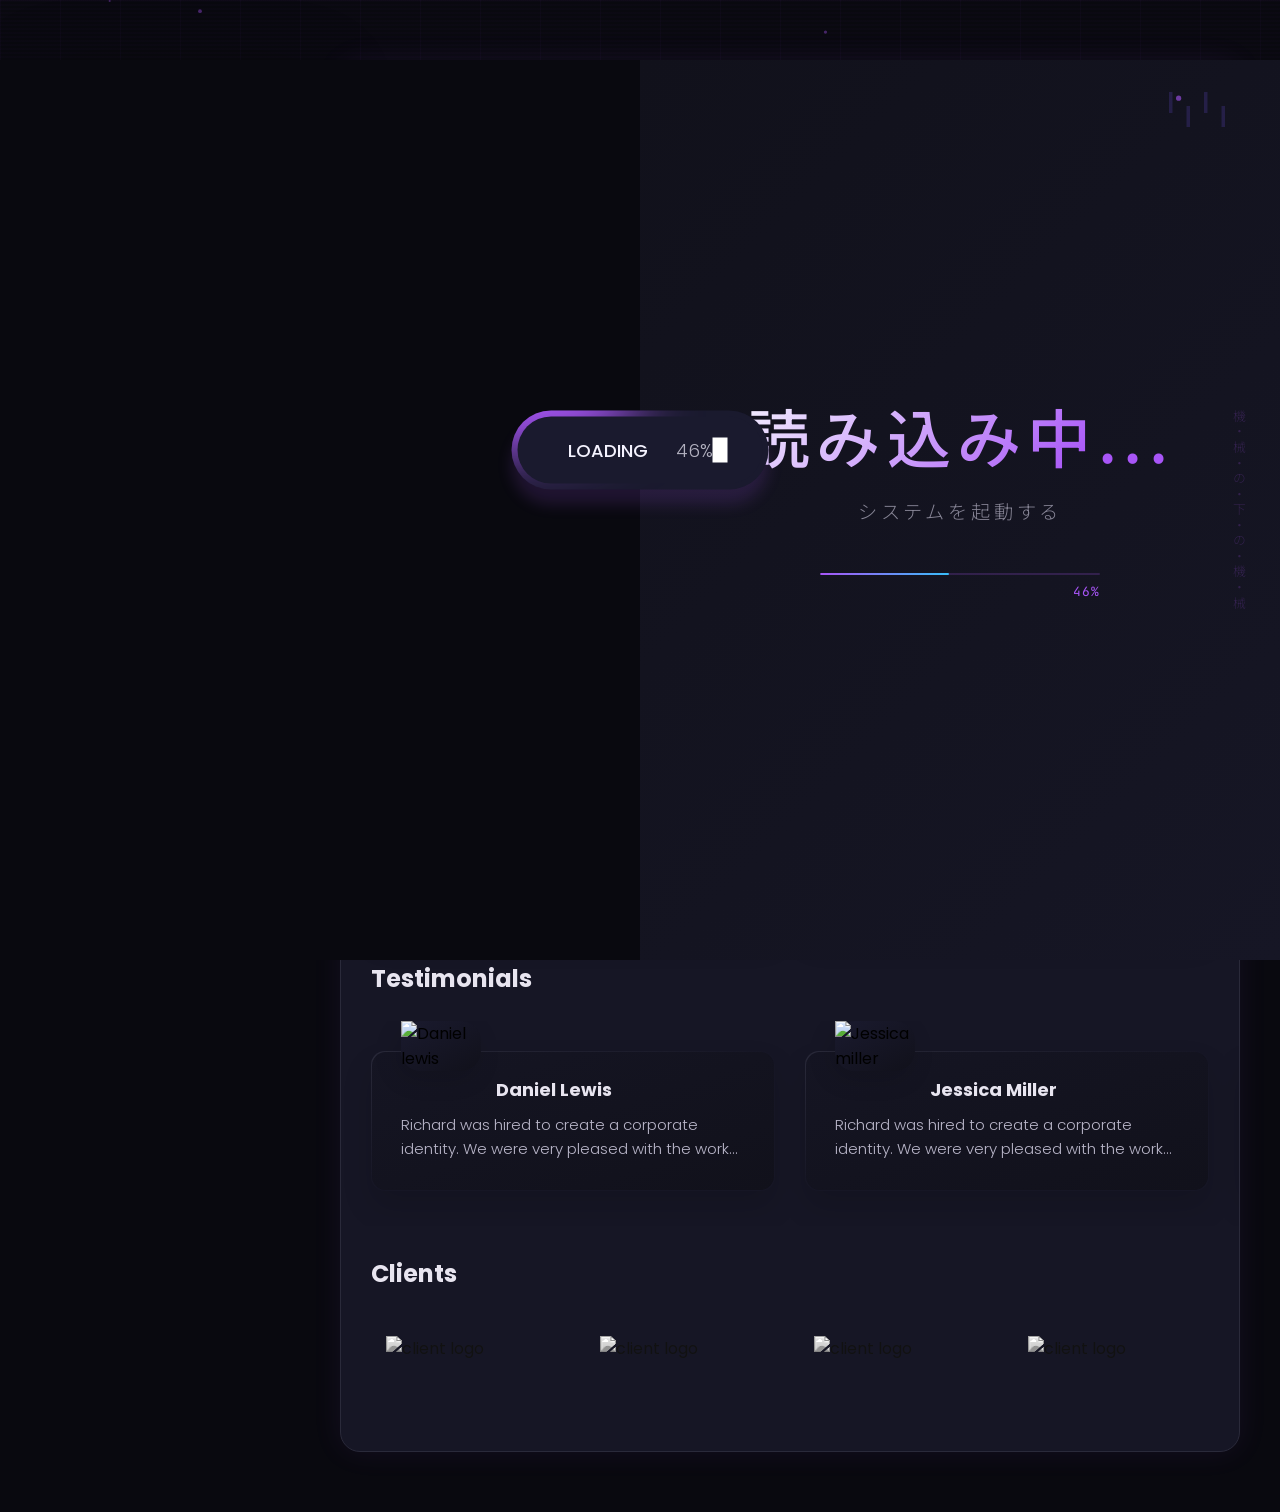
==== commit c8dc2f9d: "new" ====
--- a/index.html
+++ b/index.html
@@ -157,7 +157,7 @@
             <div class="contact-info">
               <p class="contact-title">Location</p>
 
-              <address>Sacramento, California, USA</address>
+              <address>Seoul, South Korea</address>
             </div>
 
           </li>
@@ -1182,7 +1182,7 @@
         <section class="mapbox" data-mapbox>
           <figure>
             <iframe
-              src="https://www.google.com/maps/embed?pb=!1m18!1m12!1m3!1d199666.5651251294!2d-121.58334177520186!3d38.56165006739519!2m3!1f0!2f0!3f0!3m2!1i1024!2i768!4f13.1!3m3!1m2!1s0x809ac672b28397f9%3A0x921f6aaa74197fdb!2sSacramento%2C%20CA%2C%20USA!5e0!3m2!1sen!2sbd!4v1647608789441!5m2!1sen!2sbd"
+              src="https://www.google.com/maps/embed?pb=!1m18!1m12!1m3!1d12623.456!2d126.9780!3d37.5665!2m3!1f0!2f0!3f0!3m2!1i1024!2i768!4f13.1!3m3!1m2!1s0x357ca28b61c565cd%3A0x858aeb3b1a9b1b1b!2sSeoul!5e0!3m2!1sen!2skr!4v1647608789441!5m2!1sen!2skr"
               width="400" height="300" loading="lazy"></iframe>
           </figure>
         </section>
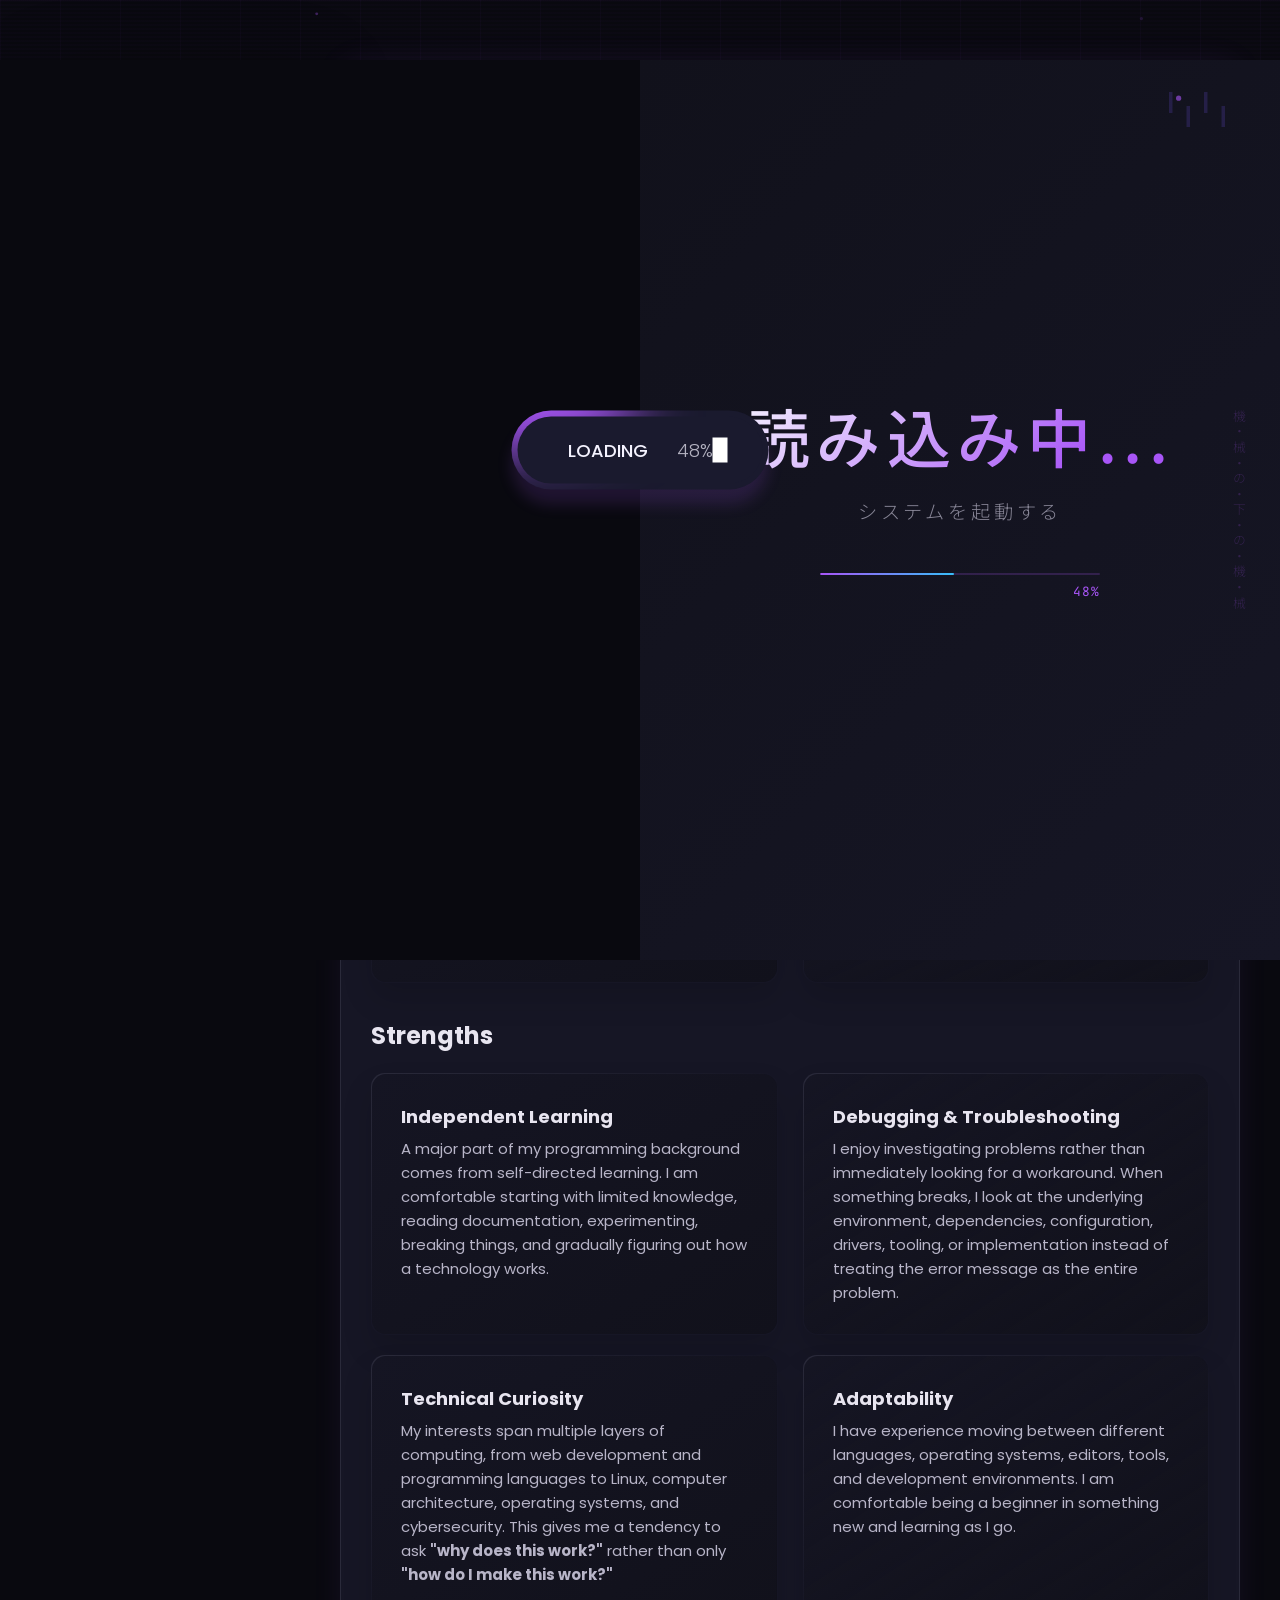
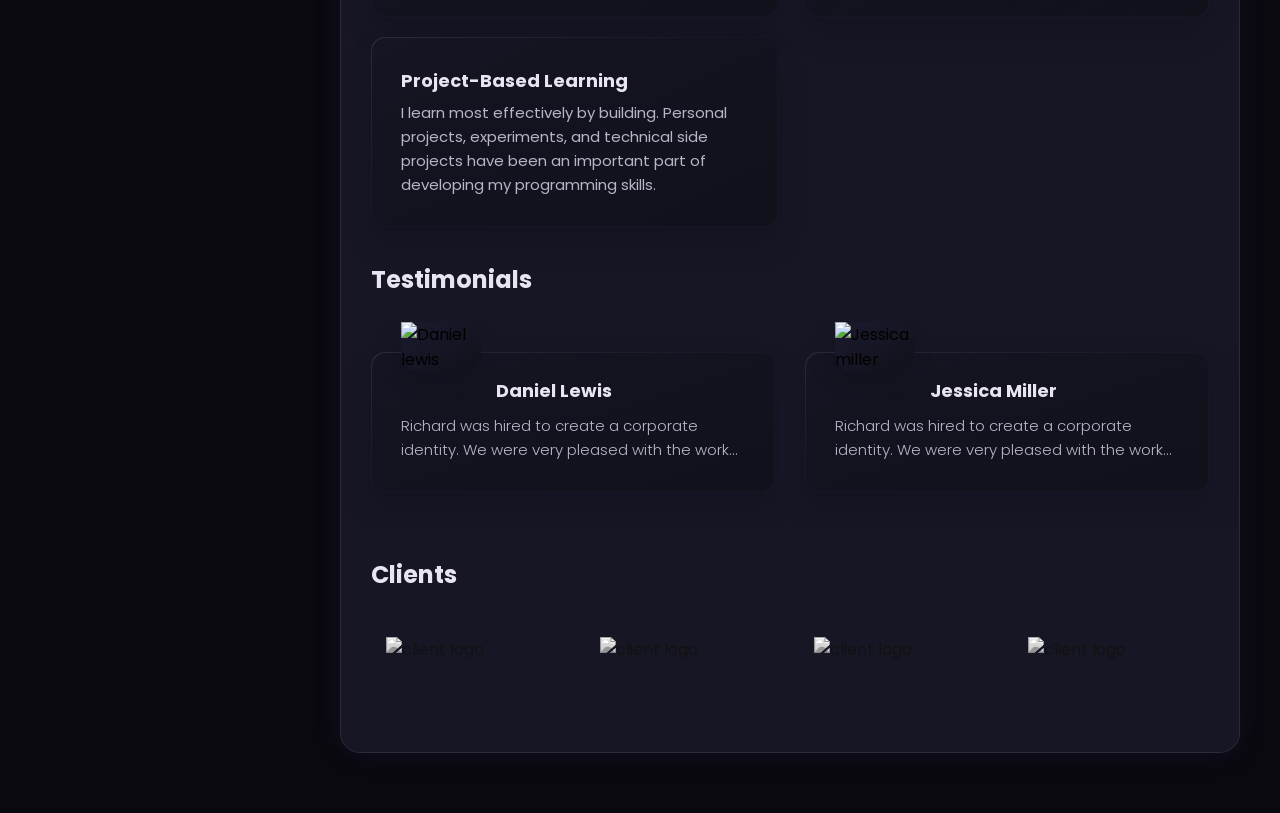
==== commit 3706cb1d: "added new stuffs im proud" ====
--- a/index.html
+++ b/index.html
@@ -5,7 +5,7 @@
   <meta charset="UTF-8">
   <meta http-equiv="X-UA-Compatible" content="IE=edge">
   <meta name="viewport" content="width=device-width, initial-scale=1.0">
-  <title>vCard - Personal Portfolio</title>
+  <title>Nguyễn Ngọc Gia Khang — Portfolio</title>
 
   <!--
     - favicon
@@ -83,13 +83,13 @@
       <div class="sidebar-info">
 
         <figure class="avatar-box">
-          <img src="./assets/images/my-avatar.png" alt="Tom Schidmst Müller" width="80">
+          <img src="./assets/images/my-avatar.png" alt="Nguyễn Ngọc Gia Khang" width="80">
         </figure>
 
         <div class="info-content">
-          <h1 class="name" title="Tom Schidmst Müller">Tom Schidmst Müller</h1>
-
-          <p class="title">独学系エンジニア / Self-taught Engineer</p>
+          <h1 class="name" title="Nguyễn Ngọc Gia Khang">Nguyễn Ngọc Gia Khang</h1>
+
+          <p class="title">ソフトウェアエンジニア学生 / Software Engineering Student</p>
         </div>
 
         <button class="info_more-btn" data-sidebar-btn>
@@ -105,48 +105,6 @@
         <div class="separator"></div>
 
         <ul class="contacts-list">
-
-          <li class="contact-item">
-
-            <div class="icon-box">
-              <ion-icon name="mail-outline"></ion-icon>
-            </div>
-
-            <div class="contact-info">
-              <p class="contact-title">Email</p>
-
-              <a href="mailto:tomkancast@gmail.com" class="contact-link">tomkancast@gmail.com</a>
-            </div>
-
-          </li>
-
-          <li class="contact-item">
-
-            <div class="icon-box">
-              <ion-icon name="phone-portrait-outline"></ion-icon>
-            </div>
-
-            <div class="contact-info">
-              <p class="contact-title">Phone</p>
-
-              <a href="tel:+12133522795" class="contact-link">+1 (213) 352-2795</a>
-            </div>
-
-          </li>
-
-          <li class="contact-item">
-
-            <div class="icon-box">
-              <ion-icon name="calendar-outline"></ion-icon>
-            </div>
-
-            <div class="contact-info">
-              <p class="contact-title">Birthday</p>
-
-              <time datetime="1982-06-23">June 23, 1982</time>
-            </div>
-
-          </li>
 
           <li class="contact-item">
 
@@ -157,7 +115,7 @@
             <div class="contact-info">
               <p class="contact-title">Location</p>
 
-              <address>Seoul, South Korea</address>
+              <address>Ho Chi Minh City, Vietnam</address>
             </div>
 
           </li>
@@ -238,30 +196,28 @@
 
         <section class="about-text">
           <p>
-            君はまだ「正式な職業」が決まっているというより、"独学フルスタック系システムエンジニア候補"みたいな存在。
-            学生・研究者・クリエイター・低レベルオタクが全部混ざった感じ。🐻⚙️
+            First-year <strong>Software Engineering student at HUFLIT</strong> with a broad programming foundation
+            and a strong interest in understanding how software works beyond simply using frameworks.
           </p>
 
           <p>
-            多言語を自在に操る独学系エンジニア。英語、ベトナム語、中国語を混ぜながら、自分だけのスタイルを作り上げている。
-            Arch Linux や C++、低レベル技術に強い興味を持ち、システムの内部を探検するのが好き。
-            静かなカフェよりも、少し壊れかけた ThinkPad と深夜のコードの方が落ち着くタイプ。
+            I currently work with <strong>C++, C#, Python, JavaScript, and TypeScript</strong>, and have experience
+            experimenting with web development, development tooling, Linux environments, and personal software projects.
+            My strongest trait is not mastery of a particular framework, but the ability to
+            <strong>teach myself unfamiliar technologies, troubleshoot problems, and keep digging until I understand
+            what is actually happening</strong>.
           </p>
 
           <p>
-            美学にもこだわりがあり、日本風ミニマルデザインやアニメ的な空気感を愛している。
-            時々クマの絵文字を使いながら、混沌と哲学を同時に語る不思議な存在。🐻
-            「Kangism」という独自思想を持ち、不確実性の中でも行動し続けることを大切にしている。
-            感情的で繊細なのに、技術への執念はかなりハードコア。
+            I enjoy building things as a way of learning and tend to explore multiple areas of computing rather than
+            staying inside one technology stack. My current interests include <strong>software engineering, systems,
+            Linux, open source, developer tooling, computer architecture, cybersecurity, and web development</strong>.
           </p>
 
           <p>
-            普通の道より、自分だけの奇妙で創造的なルートを選ぶタイプ。
-            まるで、深夜2時のネオン街でコンパイルを続ける亡霊エンジニアみたいな人。
-          </p>
-
-          <p>
-            「美学と低レベル技術を同時に追いかける、亡霊系セルフメイドエンジニア」🐻💻
+            I am currently focused on turning my existing self-taught programming experience into stronger engineering
+            fundamentals through university study, personal projects, collaboration, and eventually professional
+            experience.
           </p>
         </section>
 
@@ -272,7 +228,7 @@
 
         <section class="service">
 
-          <h3 class="h3 service-title">What i'm doing</h3>
+          <h3 class="h3 service-title">Development Experience</h3>
 
           <ul class="service-list">
 
@@ -283,10 +239,11 @@
               </div>
 
               <div class="service-content-box">
-                <h4 class="h4 service-item-title">Languages</h4>
+                <h4 class="h4 service-item-title">Programming Languages</h4>
 
                 <p class="service-item-text">
-                  C, C++, Python, TypeScript, JavaScript, C#, Java — 多言語を状況に応じて使い分ける。
+                  C++, C#, Python, JavaScript, TypeScript — strongest with programming fundamentals and learning through
+                  implementation.
                 </p>
               </div>
 
@@ -299,10 +256,11 @@
               </div>
 
               <div class="service-content-box">
-                <h4 class="h4 service-item-title">Frontend</h4>
+                <h4 class="h4 service-item-title">Web & Frontend</h4>
 
                 <p class="service-item-text">
-                  Astro, React, Vite, Bootstrap, Next.js — 日本風ミニマルデザインを追求。
+                  JavaScript / TypeScript, HTML / CSS, Vite, Astro, Tailwind CSS, basic Node.js ecosystem, JSON and data
+                  handling.
                 </p>
               </div>
 
@@ -315,10 +273,10 @@
               </div>
 
               <div class="service-content-box">
-                <h4 class="h4 service-item-title">Backend & Data</h4>
+                <h4 class="h4 service-item-title">Development Environment</h4>
 
                 <p class="service-item-text">
-                  MongoDB, Git/GitHub, API設計、大量画像データ管理 — 実践的なデータ設計。
+                  Git / GitHub, Linux, Windows, Neovim, command-line tools, Visual Studio / .NET environments.
                 </p>
               </div>
 
@@ -331,10 +289,93 @@
               </div>
 
               <div class="service-content-box">
-                <h4 class="h4 service-item-title">OS & Systems</h4>
+                <h4 class="h4 service-item-title">Other Technical Interests</h4>
 
                 <p class="service-item-text">
-                  Arch Linux, Zsh, LazyVim, MSYS2, GCC, VM構築 — 低レベルから環境構築。
+                  C / low-level programming, computer architecture, operating systems, developer tooling, cybersecurity,
+                  open-source software.
+                </p>
+              </div>
+
+            </li>
+
+          </ul>
+
+        </section>
+
+        <!--
+          - strengths
+        -->
+
+        <section class="service">
+
+          <h3 class="h3 service-title">Strengths</h3>
+
+          <ul class="service-list">
+
+            <li class="service-item">
+
+              <div class="service-content-box">
+                <h4 class="h4 service-item-title">Independent Learning</h4>
+
+                <p class="service-item-text">
+                  A major part of my programming background comes from self-directed learning. I am comfortable starting
+                  with limited knowledge, reading documentation, experimenting, breaking things, and gradually figuring
+                  out how a technology works.
+                </p>
+              </div>
+
+            </li>
+
+            <li class="service-item">
+
+              <div class="service-content-box">
+                <h4 class="h4 service-item-title">Debugging & Troubleshooting</h4>
+
+                <p class="service-item-text">
+                  I enjoy investigating problems rather than immediately looking for a workaround. When something breaks,
+                  I look at the underlying environment, dependencies, configuration, drivers, tooling, or implementation
+                  instead of treating the error message as the entire problem.
+                </p>
+              </div>
+
+            </li>
+
+            <li class="service-item">
+
+              <div class="service-content-box">
+                <h4 class="h4 service-item-title">Technical Curiosity</h4>
+
+                <p class="service-item-text">
+                  My interests span multiple layers of computing, from web development and programming languages to
+                  Linux, computer architecture, operating systems, and cybersecurity. This gives me a tendency to ask
+                  <strong>"why does this work?"</strong> rather than only <strong>"how do I make this work?"</strong>
+                </p>
+              </div>
+
+            </li>
+
+            <li class="service-item">
+
+              <div class="service-content-box">
+                <h4 class="h4 service-item-title">Adaptability</h4>
+
+                <p class="service-item-text">
+                  I have experience moving between different languages, operating systems, editors, tools, and
+                  development environments. I am comfortable being a beginner in something new and learning as I go.
+                </p>
+              </div>
+
+            </li>
+
+            <li class="service-item">
+
+              <div class="service-content-box">
+                <h4 class="h4 service-item-title">Project-Based Learning</h4>
+
+                <p class="service-item-text">
+                  I learn most effectively by building. Personal projects, experiments, and technical side projects have
+                  been an important part of developing my programming skills.
                 </p>
               </div>
 
@@ -566,46 +607,34 @@
               <ion-icon name="book-outline"></ion-icon>
             </div>
 
-            <h3 class="h3">Learning Journey</h3>
+            <h3 class="h3">Education</h3>
           </div>
 
           <ol class="timeline-list">
 
             <li class="timeline-item">
 
-              <h4 class="h4 timeline-item-title">独学 / Self-Study — Low-Level Systems</h4>
-
-              <span>Now</span>
+              <h4 class="h4 timeline-item-title">Ho Chi Minh City University of Foreign Languages and Information Technology (HUFLIT)</h4>
+
+              <span>2026 — Present</span>
 
               <p class="timeline-text">
-                C, C++, リバースエンジニアリング、組み込み(ESP32)、
-                サイバーセキュリティ — システムの内部を探検し続ける。
+                Software Engineering. Currently developing foundations in: programming and software development,
+                computer science fundamentals, software engineering, and problem solving and computational thinking.
               </p>
 
             </li>
 
             <li class="timeline-item">
 
-              <h4 class="h4 timeline-item-title">Full-Stack Development</h4>
-
-              <span>Ongoing</span>
+              <h4 class="h4 timeline-item-title">Siheung University, South Korea — Long-Term Academic Goal</h4>
+
+              <span>Future</span>
 
               <p class="timeline-text">
-                Astro, React, Next.js, MongoDB, API設計 —
-                フロントエンドからバックエンドまで幅広くカバー。
-              </p>
-
-            </li>
-
-            <li class="timeline-item">
-
-              <h4 class="h4 timeline-item-title">Arch Linux / Dotfiles Crafting</h4>
-
-              <span>Always</span>
-
-              <p class="timeline-text">
-                Zsh, LazyVim, Window Manager, MSYS2+MinGW, GCC —
-                自分専用の開発環境をゼロから構築し続ける。
+                Interested in pursuing future international academic opportunities in South Korea, particularly in
+                computing and software-related fields, while developing Korean language ability alongside technical
+                education.
               </p>
 
             </li>
@@ -618,68 +647,170 @@
 
           <div class="title-wrapper">
             <div class="icon-box">
-              <ion-icon name="book-outline"></ion-icon>
+              <ion-icon name="ribbon-outline"></ion-icon>
             </div>
 
-            <h3 class="h3">Experience</h3>
+            <h3 class="h3">Certifications & Academic Credentials</h3>
           </div>
 
           <ol class="timeline-list">
 
             <li class="timeline-item">
 
-              <h4 class="h4 timeline-item-title">Kangism — 独自哲学プロジェクト</h4>
-
-              <span>Incubating</span>
+              <h4 class="h4 timeline-item-title">IELTS Academic</h4>
+
+              <span>6.5</span>
+
+            </li>
+
+            <li class="timeline-item">
+
+              <h4 class="h4 timeline-item-title">Cambridge English B1</h4>
+
+              <span>155</span>
+
+            </li>
+
+            <li class="timeline-item">
+
+              <h4 class="h4 timeline-item-title">ĐGNL</h4>
+
+              <span>710 points</span>
+
+            </li>
+
+            <li class="timeline-item">
+
+              <h4 class="h4 timeline-item-title">High-School Academic Strengths</h4>
+
+              <span>Informatics</span>
 
               <p class="timeline-text">
-                "不確実性の中で多重思考しながら実行する"という独自思想。
-                混沌と哲学を同時に語る、奇妙で創造的なルート。
+                Academic strengths in Informatics, Mathematics, and Technology.
               </p>
 
             </li>
 
+          </ol>
+
+        </section>
+
+        <section class="timeline">
+
+          <div class="title-wrapper">
+            <div class="icon-box">
+              <ion-icon name="trending-up-outline"></ion-icon>
+            </div>
+
+            <h3 class="h3">What I Am Still Developing</h3>
+          </div>
+
+          <ol class="timeline-list">
+
             <li class="timeline-item">
 
-              <h4 class="h4 timeline-item-title">Arch Dotfiles Project</h4>
-
-              <span>Maintaining</span>
+              <h4 class="h4 timeline-item-title">Learning Roadmap</h4>
+
+              <span>Ongoing</span>
 
               <p class="timeline-text">
-                Zsh, LazyVim, keybind, font protocol などを統合した
-                自分専用 Linux 環境。どの端末でも再現可能な universal setup。
+                Software architecture, backend development, API design and integration, databases, testing,
+                team-based development, professional engineering workflows, data structures and algorithms, and
+                larger-scale project organization. I see these gaps as part of my current learning roadmap rather than
+                skills I would claim to have mastered.
               </p>
 
             </li>
 
+          </ol>
+
+        </section>
+
+        <section class="timeline">
+
+          <div class="title-wrapper">
+            <div class="icon-box">
+              <ion-icon name="navigate-outline"></ion-icon>
+            </div>
+
+            <h3 class="h3">Career Direction</h3>
+          </div>
+
+          <ol class="timeline-list">
+
             <li class="timeline-item">
 
-              <h4 class="h4 timeline-item-title">Nike風シューズデータサイト</h4>
-
-              <span>In progress</span>
+              <h4 class="h4 timeline-item-title">Immediate Goal</h4>
+
+              <span>Now</span>
 
               <p class="timeline-text">
-                数千枚の画像を扱う大規模Webプロジェクト。
-                MongoDB, API, UI設計を研究中。
+                Gain real software development experience through internships, collaborative projects, open-source
+                contribution, and university projects.
               </p>
 
             </li>
 
+            <li class="timeline-item">
+
+              <h4 class="h4 timeline-item-title">Long-Term Goal</h4>
+
+              <span>Future</span>
+
+              <p class="timeline-text">
+                Develop into a software engineer with a strong understanding of both high-level application development
+                and the systems underneath it, while keeping the flexibility to explore areas such as systems
+                programming, cybersecurity, developer tooling, and infrastructure.
+              </p>
+
+            </li>
+
           </ol>
 
         </section>
 
+        <section class="timeline">
+
+          <div class="title-wrapper">
+            <div class="icon-box">
+              <ion-icon name="person-outline"></ion-icon>
+            </div>
+
+            <h3 class="h3">Personal Working Style</h3>
+          </div>
+
+          <ol class="timeline-list">
+
+            <li class="timeline-item">
+
+              <h4 class="h4 timeline-item-title">How I Work</h4>
+
+              <span>Always</span>
+
+              <p class="timeline-text">
+                Learn by building and experimenting; prefer understanding fundamentals over blindly following tutorials;
+                comfortable troubleshooting independently; curious about how systems work internally; willing to learn
+                unfamiliar technologies when a project requires them; prefer practical implementation over purely
+                theoretical learning; interested in contributing rather than only consuming existing software.
+              </p>
+
+            </li>
+
+          </ol>
+
+        </section>
+
         <section class="skill">
 
-          <h3 class="h3 skills-title">My skills</h3>
+          <h3 class="h3 skills-title">Programming</h3>
 
           <ul class="skills-list content-card">
 
             <li class="skills-item">
 
               <div class="title-wrapper">
-                <h5 class="h5">C / C++</h5>
-                <data value="85">85%</data>
+                <h5 class="h5">C++</h5>
+                <data value="85">Comfortable</data>
               </div>
 
               <div class="skill-progress-bg">
@@ -691,12 +822,12 @@
             <li class="skills-item">
 
               <div class="title-wrapper">
-                <h5 class="h5">TypeScript / JavaScript</h5>
-                <data value="80">80%</data>
+                <h5 class="h5">C#</h5>
+                <data value="85">Comfortable</data>
               </div>
 
               <div class="skill-progress-bg">
-                <div class="skill-progress-fill" style="width: 80%;"></div>
+                <div class="skill-progress-fill" style="width: 85%;"></div>
               </div>
 
             </li>
@@ -705,11 +836,11 @@
 
               <div class="title-wrapper">
                 <h5 class="h5">Python</h5>
-                <data value="75">75%</data>
+                <data value="85">Comfortable</data>
               </div>
 
               <div class="skill-progress-bg">
-                <div class="skill-progress-fill" style="width: 75%;"></div>
+                <div class="skill-progress-fill" style="width: 85%;"></div>
               </div>
 
             </li>
@@ -717,12 +848,25 @@
             <li class="skills-item">
 
               <div class="title-wrapper">
-                <h5 class="h5">Arch Linux / Systems</h5>
-                <data value="90">90%</data>
+                <h5 class="h5">JavaScript</h5>
+                <data value="85">Comfortable</data>
               </div>
 
               <div class="skill-progress-bg">
-                <div class="skill-progress-fill" style="width: 90%;"></div>
+                <div class="skill-progress-fill" style="width: 85%;"></div>
+              </div>
+
+            </li>
+
+            <li class="skills-item">
+
+              <div class="title-wrapper">
+                <h5 class="h5">TypeScript</h5>
+                <data value="65">Familiar</data>
+              </div>
+
+              <div class="skill-progress-bg">
+                <div class="skill-progress-fill" style="width: 65%;"></div>
               </div>
 
             </li>
@@ -867,7 +1011,7 @@
                     <ion-icon name="eye-outline"></ion-icon>
                   </div>
 
-                  <img src="./assets/images/showcase-1.png" alt="nike shoe data" loading="lazy">
+                  <img src="./assets/images/showcase-4.png" alt="nike shoe data" loading="lazy">
                 </figure>
 
                 <h3 class="project-title">Nike Shoe Data</h3>
@@ -885,7 +1029,7 @@
                     <ion-icon name="eye-outline"></ion-icon>
                   </div>
 
-                  <img src="./assets/images/showcase-2.png" alt="c documentary" loading="lazy">
+                  <img src="./assets/images/showcase-5.png" alt="c documentary" loading="lazy">
                 </figure>
 
                 <h3 class="project-title">C Documentary</h3>
@@ -903,7 +1047,7 @@
                     <ion-icon name="eye-outline"></ion-icon>
                   </div>
 
-                  <img src="./assets/images/showcase-3.png" alt="multilingual persona" loading="lazy">
+                  <img src="./assets/images/showcase-2.png" alt="multilingual persona" loading="lazy">
                 </figure>
 
                 <h3 class="project-title">多言語人格</h3>
@@ -921,7 +1065,7 @@
                     <ion-icon name="eye-outline"></ion-icon>
                   </div>
 
-                  <img src="./assets/images/showcase-1.png" alt="linux universal config" loading="lazy">
+                  <img src="./assets/images/showcase-3.png" alt="linux universal config" loading="lazy">
                 </figure>
 
                 <h3 class="project-title">Linux Universal Config</h3>
@@ -939,7 +1083,7 @@
                     <ion-icon name="eye-outline"></ion-icon>
                   </div>
 
-                  <img src="./assets/images/showcase-2.png" alt="hackintosh research" loading="lazy">
+                  <img src="./assets/images/showcase-4.png" alt="hackintosh research" loading="lazy">
                 </figure>
 
                 <h3 class="project-title">Hackintosh Research</h3>
@@ -957,7 +1101,7 @@
                     <ion-icon name="eye-outline"></ion-icon>
                   </div>
 
-                  <img src="./assets/images/showcase-3.png" alt="game cracking research" loading="lazy">
+                  <img src="./assets/images/showcase-4.png" alt="game cracking research" loading="lazy">
                 </figure>
 
                 <h3 class="project-title">Game Cracking Research</h3>
@@ -1182,7 +1326,7 @@
         <section class="mapbox" data-mapbox>
           <figure>
             <iframe
-              src="https://www.google.com/maps/embed?pb=!1m18!1m12!1m3!1d12623.456!2d126.9780!3d37.5665!2m3!1f0!2f0!3f0!3m2!1i1024!2i768!4f13.1!3m3!1m2!1s0x357ca28b61c565cd%3A0x858aeb3b1a9b1b1b!2sSeoul!5e0!3m2!1sen!2skr!4v1647608789441!5m2!1sen!2skr"
+              src="https://maps.google.com/maps?q=Ho%20Chi%20Minh%20City%2C%20Vietnam&t=&z=13&ie=UTF8&iwloc=&output=embed"
               width="400" height="300" loading="lazy"></iframe>
           </figure>
         </section>
